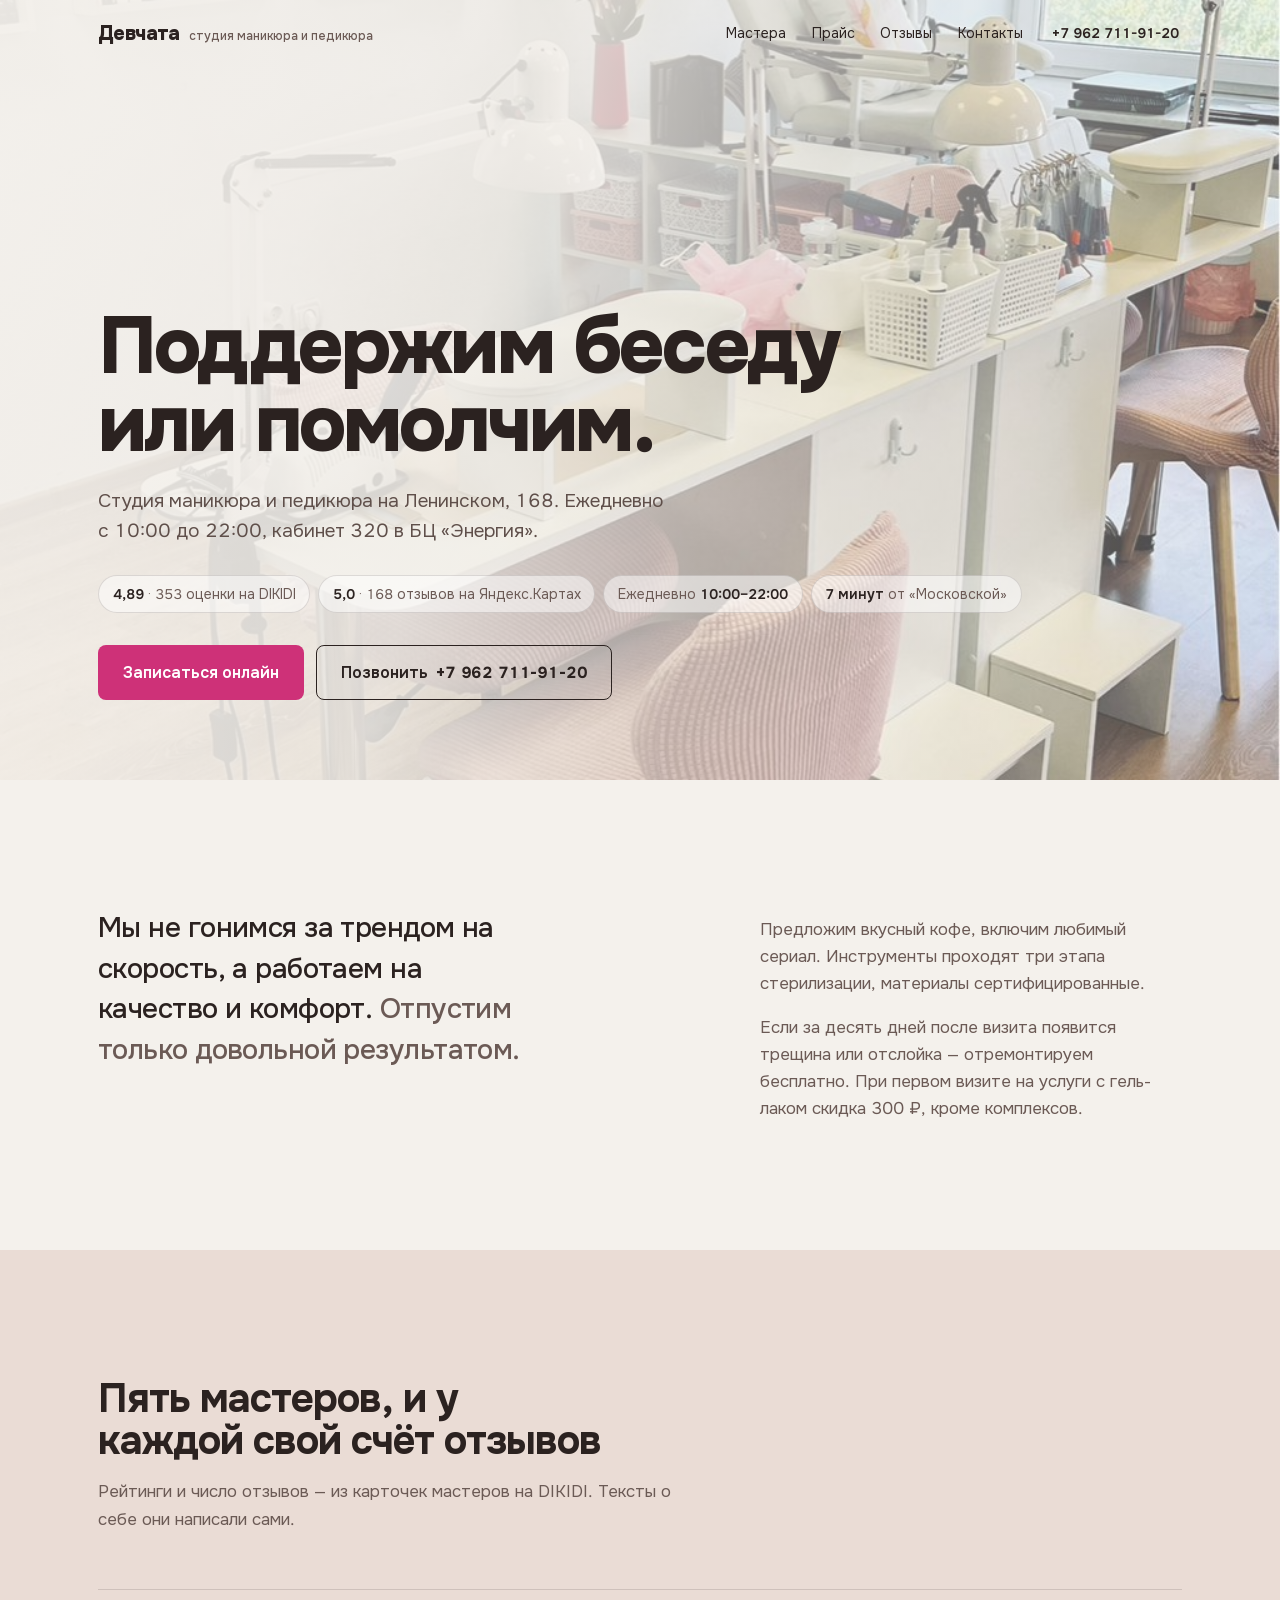
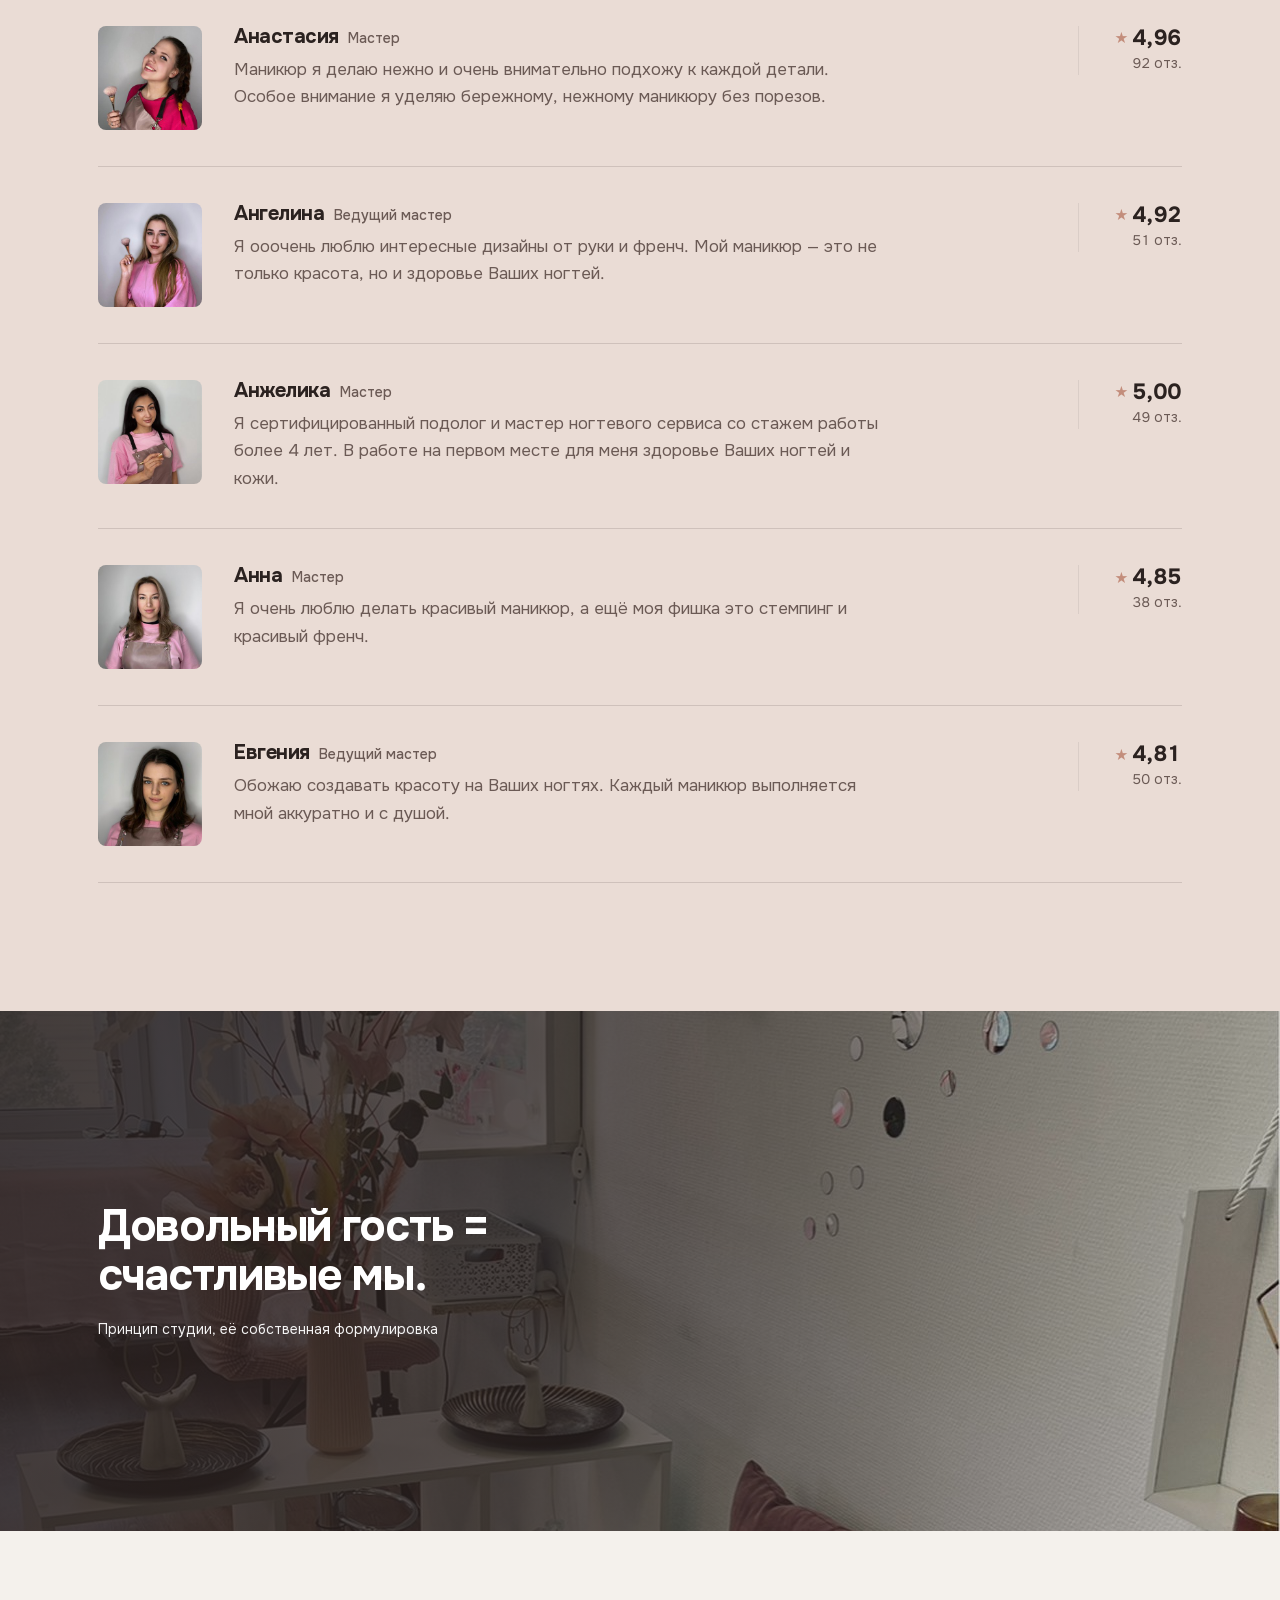
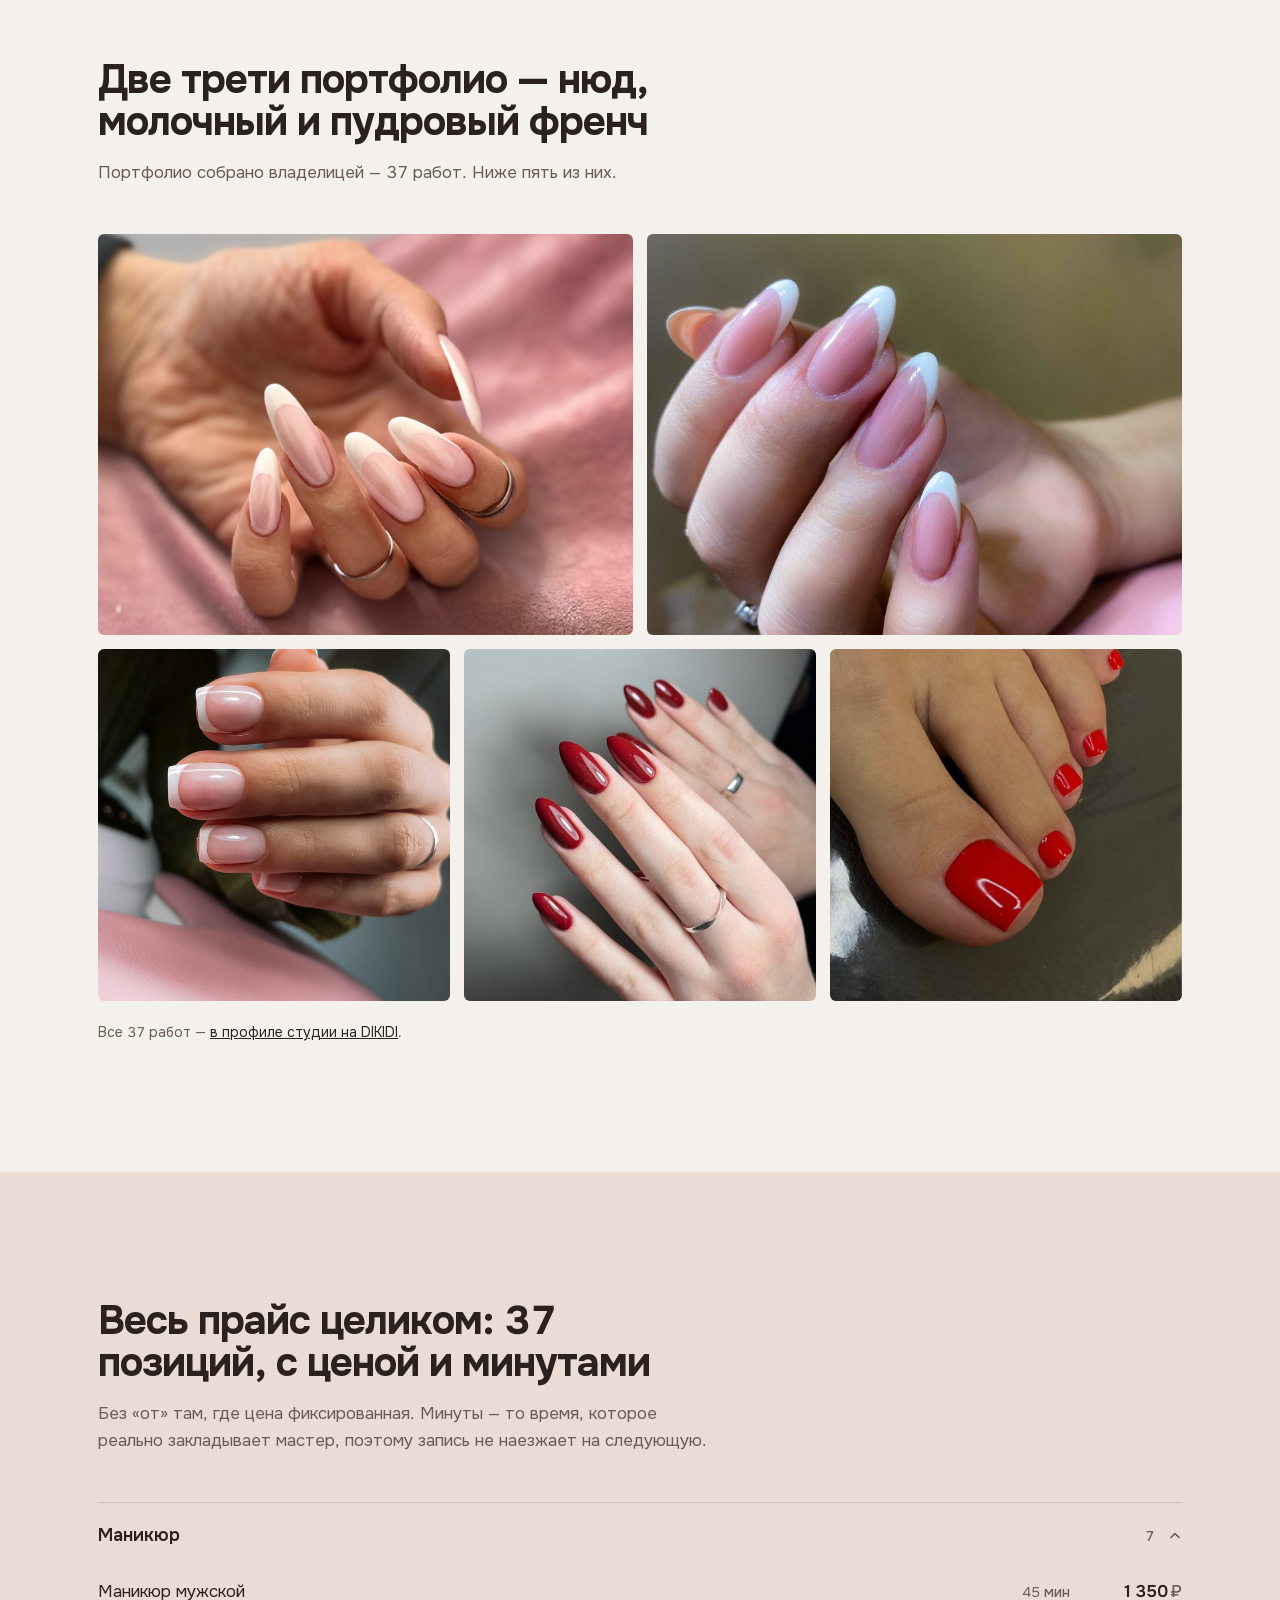
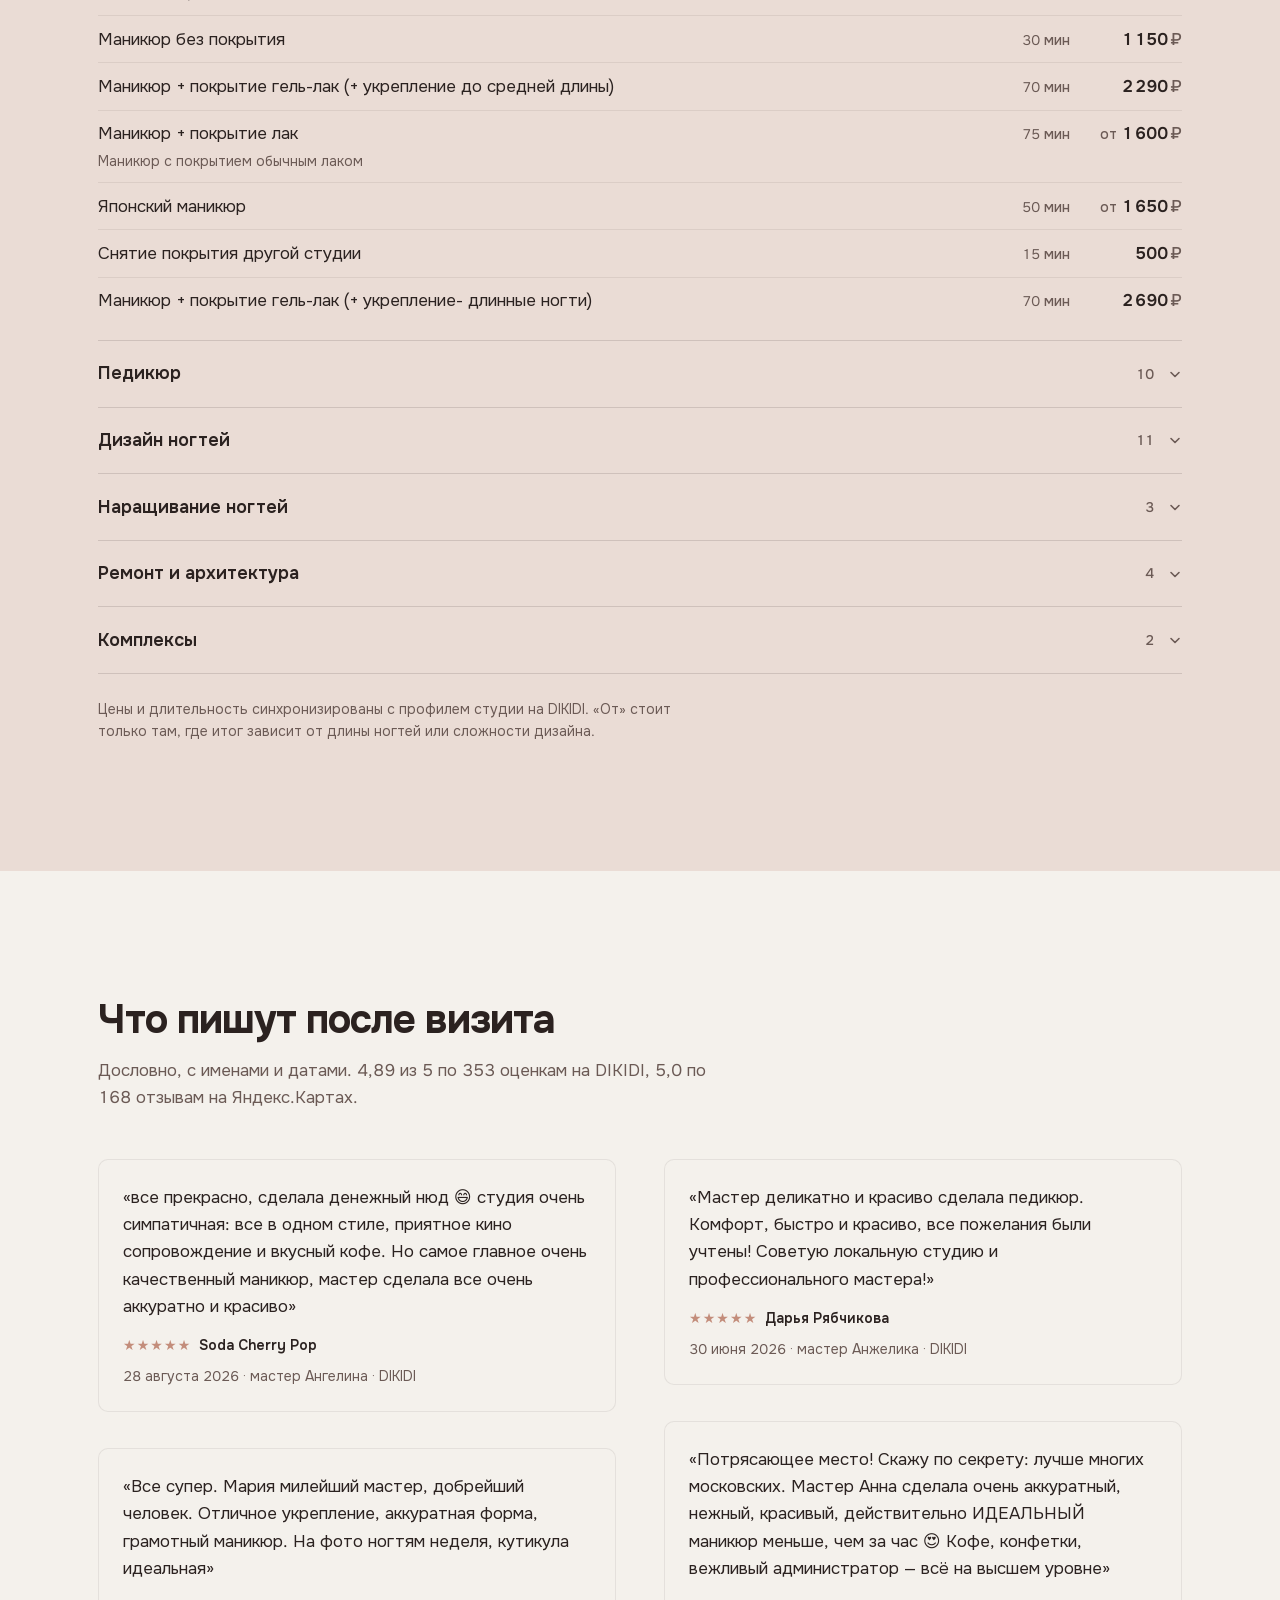
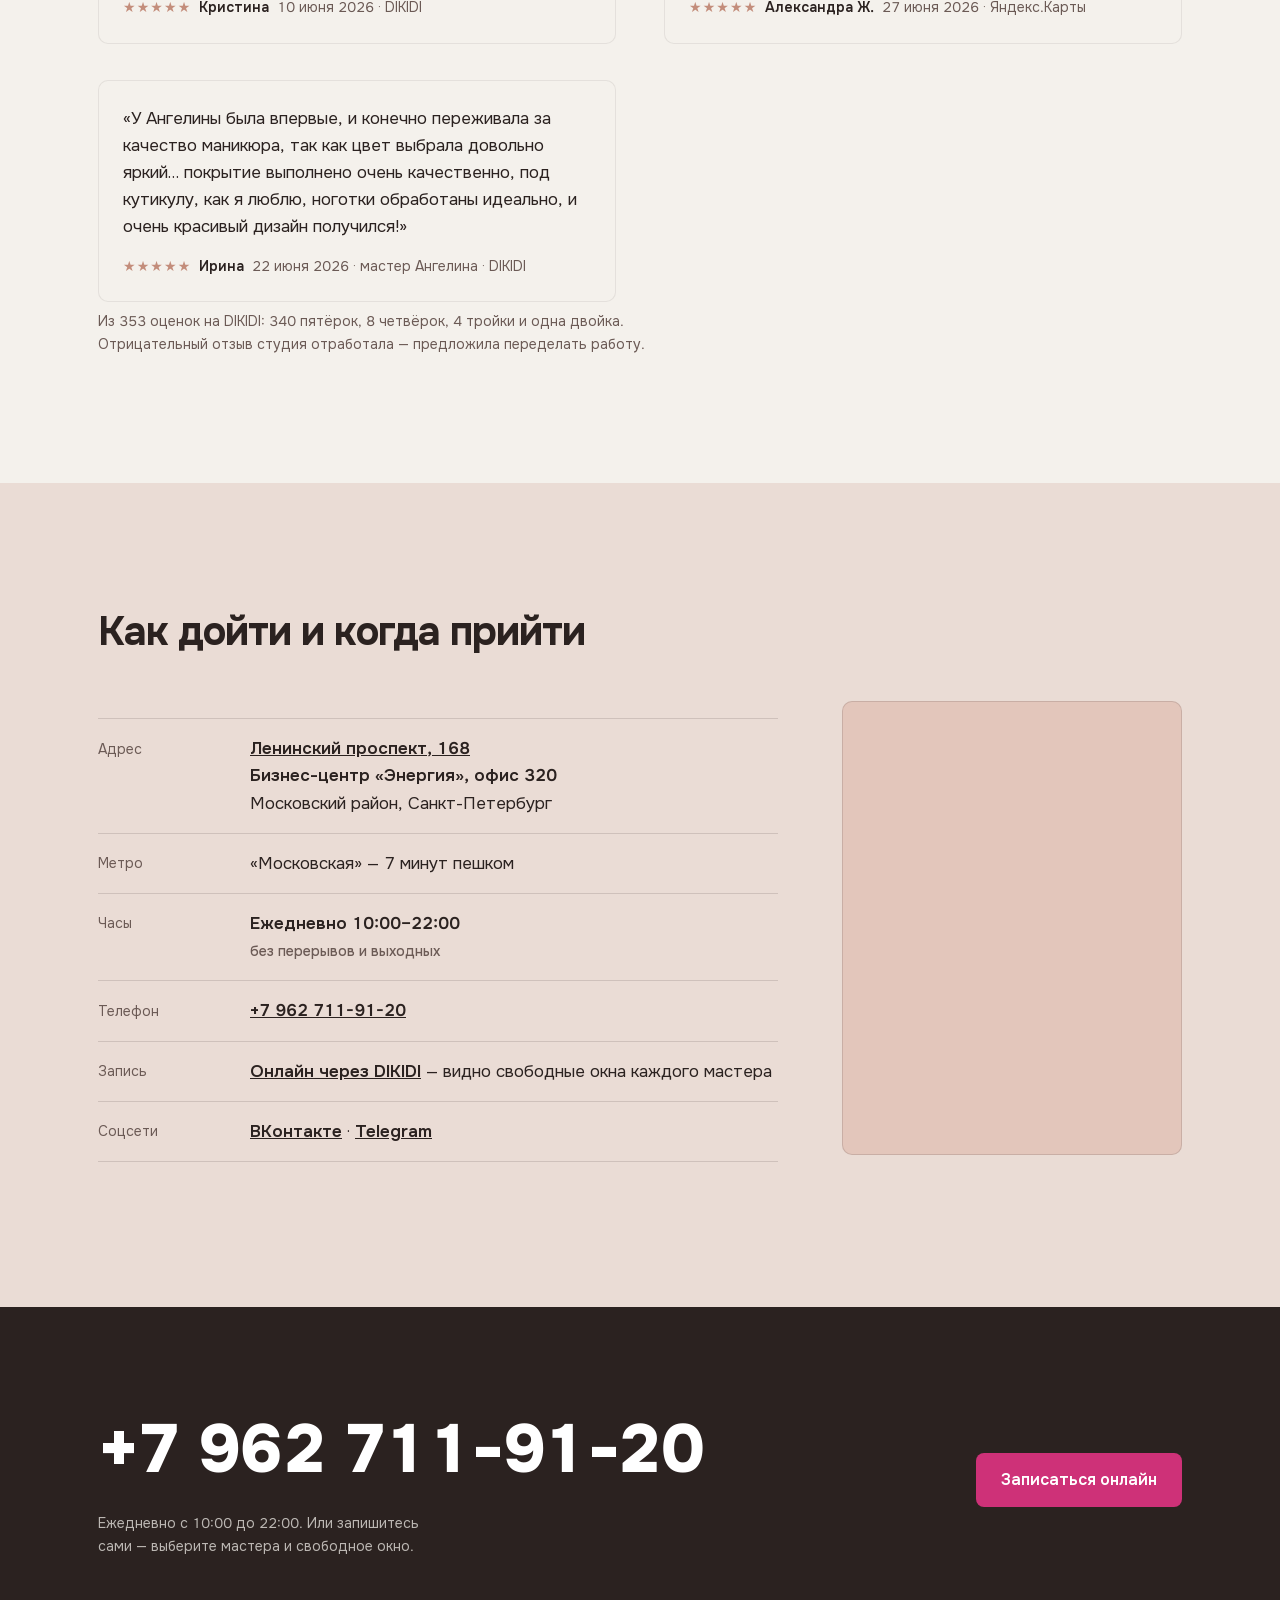
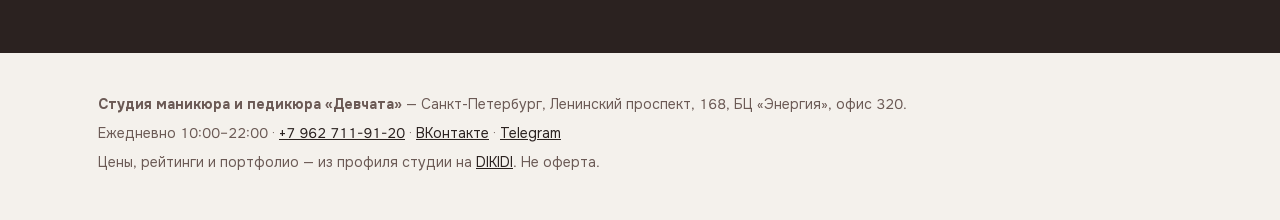
==== index.html @ af88cb7c "first commit" ====
<!DOCTYPE html>
<html lang="ru">
<head>
<meta charset="utf-8">
<meta name="viewport" content="width=device-width, initial-scale=1">
<title>Девчата — студия маникюра и педикюра в Московском районе СПб</title>
<meta name="description" content="Студия маникюра и педикюра на Ленинском, 168, кабинет 320. Ежедневно 10:00–22:00, прайс из 37 позиций с ценой и минутами, гарантия 10 дней.">
<link rel="canonical" href="https://devchata.example/">
<meta name="theme-color" content="#F4F1EC">

<meta property="og:type" content="website">
<meta property="og:locale" content="ru_RU">
<meta property="og:site_name" content="Девчата">
<meta property="og:title" content="Девчата — студия маникюра и педикюра, Ленинский 168">
<meta property="og:description" content="Ленинский 168, кабинет 320 в БЦ «Энергия». Ежедневно 10:00–22:00, 37 услуг с ценой и минутами, гарантия 10 дней.">
<meta property="og:url" content="https://devchata.example/">
<meta property="og:image" content="https://devchata.example/og.jpg">
<meta property="og:image:width" content="1200">
<meta property="og:image:height" content="630">
<meta name="twitter:card" content="summary_large_image">

<link rel="icon" href="favicon.svg" type="image/svg+xml">
<link rel="icon" href="favicon.png" sizes="96x96">
<link rel="apple-touch-icon" href="apple-touch-icon.png">
<link rel="preload" href="fonts/onest-cyrillic.woff2" as="font" type="font/woff2" crossorigin>
<link rel="stylesheet" href="fonts.css">

<style>
/* ───────────────────────────────────────────────────────────────────────────
   Девчата — Ленинский 168, кабинет 320.
   Жанр: приёмная карта / печатное расписание. Числа — каркас страницы.
   Все цвета проверены замером контраста, не на глаз.
   ─────────────────────────────────────────────────────────────────────── */
:root{
  --bg:#F4F1EC;          /* тёплый белый: стены кабинета */
  --ink:#2B2220;         /* чернила, тёплый тёмно-коричневый — 13,78:1 на bg */
  --muted:#6B5A55;       /* приглушённый текст — 5,79:1 на bg */
  --muted-hero:#5F4F4A;  /* подзаголовок героя: он лежит на фото, а не на bg.
                            Замер по отрендеренному кадру: на тёмных участках
                            снимка #6B5A55 давал 4,23:1 — ниже нормы. 5,04:1 */
  --powder:#EADCD5;      /* пудра: фон секций, ink поверх 11,61:1 */
  --powder-deep:#E3C6BB; /* пудра кресел */
  --rose:#C4A0A6;        /* подушка-подлокотник */
  --sage:#A1ABA1;        /* стена в шалфей — ТОЛЬКО декор, 2,1:1, текстом нельзя */
  --oak:#C38D7B;
  --accent:#CE3178;      /* фуксия DIKIDI #d83f83, затемнена до 4,84:1 с белым */
  --accent-ink:#A32259;
  --line:rgba(43,34,32,.14);
  --line-soft:rgba(43,34,32,.08);

  /* нижняя граница 2,25rem, а не 2,5: на 390px «Поддержим беседу» иначе
     не влезает в строку и роняет «беседу» в сироту */
  --fs-display:clamp(2.25rem,6.5vw,5rem);
  --fs-head:clamp(1.65rem,3.2vw,2.5rem);
  --fs-body:1.0625rem;
  --fs-small:.875rem;

  --pad:clamp(5rem,10vw,8rem);
  --gut:clamp(1.25rem,4vw,3rem);
  --head-h:68px;
  --ease:cubic-bezier(.2,.7,.2,1);
}
@supports (interpolate-size:allow-keywords){:root{interpolate-size:allow-keywords}}

*,*::before,*::after{box-sizing:border-box}
html{-webkit-text-size-adjust:100%}
/* якоря не должны уезжать под фиксированную шапку */
[id]{scroll-margin-top:calc(var(--head-h) + 1rem)}
@media (prefers-reduced-motion:no-preference){html{scroll-behavior:smooth}}
body{
  margin:0;background:var(--bg);color:var(--ink);
  font-family:'Onest',system-ui,-apple-system,'Segoe UI',Roboto,sans-serif;
  font-size:var(--fs-body);line-height:1.6;
  font-variant-numeric:tabular-nums;
  -webkit-font-smoothing:antialiased;
  overflow-x:hidden;
}
img{max-width:100%;display:block}
a{color:inherit}
h1,h2,h3{margin:0;line-height:1.05;letter-spacing:-.025em;font-weight:700}
p{margin:0}
ul{margin:0;padding:0;list-style:none}

.wrap{width:100%;max-width:1180px;margin-inline:auto;padding-inline:var(--gut)}
.vh{position:absolute;width:1px;height:1px;padding:0;margin:-1px;overflow:hidden;
    clip:rect(0 0 0 0);white-space:nowrap;border:0}

:focus-visible{outline:3px solid var(--ink);outline-offset:3px;border-radius:3px}
/* на акцентной полосе чернильная обводка сливается с фоном — там своя */
.cta-band :focus-visible,.btn-book:focus-visible{outline-color:#fff}

.skip{position:absolute;left:var(--gut);top:-100px;z-index:100;background:var(--ink);
      color:var(--bg);padding:.7rem 1.1rem;border-radius:6px;text-decoration:none}
.skip:focus{top:12px}

/* ── шапка ───────────────────────────────────────────────────────────────── */
.head{position:fixed;inset:0 0 auto;height:var(--head-h);z-index:50;
      display:flex;align-items:center;
      background:transparent;border-bottom:1px solid transparent}
.head-in{display:flex;align-items:center;gap:1.5rem;width:100%}
.brand{display:flex;align-items:baseline;gap:.55rem;text-decoration:none;font-weight:800;
       letter-spacing:-.03em;font-size:1.25rem;margin-right:auto;
       min-height:44px;align-content:center;flex-wrap:wrap}
.brand small{font-weight:500;font-size:.75rem;letter-spacing:0;color:var(--muted);
             white-space:nowrap}
.head.is-stuck .brand small{color:var(--muted)}
.nav{display:flex;gap:1.4rem;font-size:var(--fs-small)}
/* над героем шапка прозрачная и ссылки лежат на фото: приглушённый цвет
   давал там 3,52:1 по замеру. Чернила дают 8,5:1 на фото и 13,78:1 на
   плотной шапке */
.nav a{text-decoration:none;color:var(--ink);padding:.5rem .1rem;
       display:inline-flex;align-items:center;min-height:44px}
.nav a:hover{color:var(--accent-ink)}
.head-tel{font-size:var(--fs-small);font-weight:600;text-decoration:none;white-space:nowrap;
          padding:.6rem .2rem;display:inline-flex;align-items:center;min-height:44px}
.head.is-stuck{background:rgba(244,241,236,.93);border-bottom-color:var(--line);
               backdrop-filter:saturate(1.1) blur(8px)}

/* ── герой ───────────────────────────────────────────────────────────────── */
.hero{position:relative;min-height:min(92vh,780px);display:flex;align-items:flex-end;
      padding-top:var(--head-h);overflow:hidden}
.hero-img{position:absolute;inset:0;width:100%;height:100%;object-fit:cover;
            object-position:50% 58%;z-index:-2}
/* их фото светлые и низкоконтрастные: тёмный скрим давал грязь — скрим светлый,
   текст чернильный. Замерено: ink на самом светлом участке скрима 11,9:1 */
.hero::after{content:"";position:absolute;inset:0;z-index:-1;
  background:linear-gradient(105deg,rgba(244,241,236,.95) 0%,rgba(244,241,236,.88) 38%,
             rgba(244,241,236,.55) 64%,rgba(244,241,236,.18) 100%)}
.hero-in{padding-block:clamp(2.5rem,7vw,5rem)}
/* .wrap центрирует контейнер по сетке страницы — ограничиваем ДЕТЕЙ,
   иначе max-width на самом .hero-in уводит заголовок в середину экрана */
/* переносы расставлены вручную <br>, поэтому text-wrap:balance здесь не нужен —
   он спорит с ними и даёт короткую строку-сироту */
.hero h1{font-size:var(--fs-display);font-weight:800;line-height:.98;letter-spacing:-.035em;
         max-width:18ch}
.hero-sub{margin-top:1.4rem;max-width:46ch;color:var(--muted-hero);
          font-size:clamp(1rem,1.6vw,1.1875rem)}
.pills{display:flex;flex-wrap:wrap;gap:.5rem;margin-top:1.8rem}
.pill{border:1px solid var(--line);border-radius:100px;padding:.42rem .85rem;
      font-size:var(--fs-small);color:var(--muted);background:rgba(255,255,255,.5)}
.pill b{color:var(--ink);font-weight:600}
.hero-acts{display:flex;flex-wrap:wrap;gap:.75rem;margin-top:2rem}

.btn{display:inline-flex;align-items:center;justify-content:center;gap:.5rem;
     min-height:52px;padding:.85rem 1.5rem;border-radius:8px;text-decoration:none;
     font-weight:600;font-size:1rem;border:1px solid transparent;cursor:pointer}
.btn-book{background:var(--accent);color:#fff}
.btn-book:hover{background:var(--accent-ink)}
.btn-tel{border-color:var(--ink);color:var(--ink);background:transparent}
.btn-tel:hover{background:var(--ink);color:var(--bg)}
.btn-tel .num{font-weight:700;letter-spacing:-.01em}

@media (max-width:760px){
  .hero::after{background:linear-gradient(178deg,
    rgba(244,241,236,.94) 0%,rgba(244,241,236,.9) 46%,
    rgba(244,241,236,.74) 72%,rgba(244,241,236,.34) 100%)}
}

/* ── секции ──────────────────────────────────────────────────────────────── */
.sec{padding-block:var(--pad)}
.sec-powder{background:var(--powder)}
.sec-head{font-size:var(--fs-head);font-weight:700;max-width:22ch;text-wrap:balance}
.sec-lede{margin-top:1rem;color:var(--muted);max-width:56ch}

/* «кто мы» — крупно, много воздуха, асимметрия 7/5 */
.intro{display:grid;grid-template-columns:7fr 5fr;gap:clamp(2rem,6vw,4.5rem);align-items:start}
.intro-text{font-size:clamp(1.25rem,2.4vw,1.75rem);line-height:1.45;letter-spacing:-.02em;
            max-width:24ch;font-weight:500}
.intro-text em{font-style:normal;color:var(--muted)}
.intro-side{max-width:38ch;color:var(--muted);padding-top:.5rem}
.intro-side p + p{margin-top:1rem}

/* ── мастера: ростер, а не карточки ──────────────────────────────────────── */
.masters{margin-top:clamp(2.5rem,5vw,3.5rem);border-top:1px solid var(--line)}
.master{display:grid;grid-template-columns:auto 1fr auto;gap:clamp(1rem,3vw,2rem);
        align-items:start;padding-block:clamp(1.5rem,3vw,2.25rem);
        border-bottom:1px solid var(--line)}
.m-photo{width:clamp(72px,9vw,104px);height:clamp(72px,9vw,104px);border-radius:8px;aspect-ratio:1;
         object-fit:cover;background:var(--powder-deep)}
.m-name{font-size:1.25rem;font-weight:700;display:flex;flex-wrap:wrap;align-items:baseline;gap:.6rem}
.m-post{font-size:var(--fs-small);font-weight:500;color:var(--muted);letter-spacing:0}
.m-quote{margin-top:.6rem;color:var(--muted);max-width:60ch}
.m-rail{text-align:right;display:flex;flex-direction:column;align-items:flex-end;gap:.15rem;
        min-width:6.5rem;padding-left:.5rem;border-left:1px solid var(--line-soft)}
.m-rating{font-size:1.375rem;font-weight:700;letter-spacing:-.02em;line-height:1.1}
.m-rating::before{content:"★";font-size:.7em;color:var(--oak);margin-right:.25em;
                  vertical-align:.08em}
.m-count{font-size:var(--fs-small);color:var(--muted);white-space:nowrap}

/* ── full-bleed полоса с вынесенной цитатой ──────────────────────────────── */
.band{position:relative;min-height:min(62vh,520px);display:flex;align-items:center;
      overflow:hidden}
.band-img{position:absolute;inset:0;width:100%;height:100%;object-fit:cover;z-index:-2}
/* на снимке под цитатой есть очень светлые участки (белый стеллаж): прежний
   скрим давал подписи 1,53:1 по замеру. Усилен слева, где лежит текст. */
.band::after{content:"";position:absolute;inset:0;z-index:-1;
  background:linear-gradient(95deg,rgba(43,34,32,.88) 0%,rgba(43,34,32,.78) 40%,
             rgba(43,34,32,.46) 72%,rgba(43,34,32,.16) 100%)}
.band-fig{margin:0}
.band-q{color:#fff;max-width:20ch;font-size:clamp(1.5rem,4vw,2.75rem);font-weight:700;
        line-height:1.12;letter-spacing:-.03em;margin:0;text-wrap:balance}
.band-q p{margin:0}
.band-a{margin-top:1.1rem;color:rgba(255,255,255,.95);font-size:var(--fs-small)}

/* ── работы ──────────────────────────────────────────────────────────────── */
.works{display:grid;grid-template-columns:repeat(6,1fr);gap:clamp(.5rem,1.2vw,.875rem);
       margin-top:clamp(2rem,4vw,3rem)}
.works img{width:100%;height:100%;object-fit:cover;border-radius:6px;background:var(--powder-deep)}
.works li:nth-child(1){grid-column:span 3;aspect-ratio:4/3}
.works li:nth-child(2){grid-column:span 3;aspect-ratio:4/3}
.works li:nth-child(3),.works li:nth-child(4),.works li:nth-child(5){grid-column:span 2;aspect-ratio:1}
.works-note{margin-top:1.25rem;color:var(--muted);font-size:var(--fs-small)}
.works-note a{color:var(--ink)}

/* ── прайс ───────────────────────────────────────────────────────────────── */
.price-wrap{margin-top:clamp(2rem,4vw,3rem);border-top:1px solid var(--line)}
.price-group{border-bottom:1px solid var(--line)}
.price-head{display:flex;align-items:center;gap:.9rem;padding-block:1.15rem;cursor:pointer;
            list-style:none;font-weight:600;font-size:1.125rem;min-height:56px}
.price-head::-webkit-details-marker{display:none}
.price-head-name{margin-right:auto}
.price-head-count{font-size:var(--fs-small);color:var(--muted);font-weight:500}
.chev{flex:none;color:var(--muted)}
.price-group[open] .chev{transform:rotate(180deg)}
.price-list{padding-bottom:1rem}
.price-row{display:grid;grid-template-columns:1fr auto auto;gap:1rem;align-items:baseline;
           padding-block:.6rem;border-top:1px solid var(--line-soft)}
.price-row:first-child{border-top:0}
.price-name{min-width:0}
.price-note{display:block;font-size:var(--fs-small);color:var(--muted);margin-top:.15rem;
            max-width:52ch}
.price-min{color:var(--muted);font-size:var(--fs-small);white-space:nowrap;
           min-width:4.75rem;text-align:right}
.price-sum{font-weight:600;white-space:nowrap;min-width:6rem;text-align:right}
.price-from{font-weight:500;color:var(--muted);font-size:var(--fs-small)}
.unit{font-weight:500;color:var(--muted)}
.price-foot{margin-top:1.5rem;color:var(--muted);font-size:var(--fs-small);max-width:60ch}

/* ── отзывы ──────────────────────────────────────────────────────────────── */
.revs{margin-top:clamp(2rem,4vw,3rem);columns:2;column-gap:clamp(1.5rem,4vw,3rem)}
.rev{break-inside:avoid;margin-bottom:clamp(1.5rem,3vw,2.25rem);
     padding:1.5rem;background:var(--bg);border-radius:10px;border:1px solid var(--line-soft)}
.rev blockquote{margin:0;quotes:"«" "»"}
.rev blockquote p::before{content:open-quote}
.rev blockquote p::after{content:close-quote}
.rev-meta{margin-top:.9rem;font-size:var(--fs-small);color:var(--muted);
          display:flex;flex-wrap:wrap;gap:.5rem;align-items:baseline}
.rev-name{color:var(--ink);font-weight:600}
.rev-stars{color:var(--oak);letter-spacing:.08em}
.revs-note{margin-top:.5rem;color:var(--muted);font-size:var(--fs-small);max-width:62ch}

/* ── практика ────────────────────────────────────────────────────────────── */
.facts{display:grid;grid-template-columns:8fr 4fr;gap:clamp(2rem,5vw,4rem);align-items:start;
       margin-top:clamp(2rem,4vw,3rem)}
.dl{border-top:1px solid var(--line)}
.dl-row{display:grid;grid-template-columns:8.5rem 1fr;gap:1rem;padding-block:1rem;
        border-bottom:1px solid var(--line)}
.dl-row dt{color:var(--muted);font-size:var(--fs-small);padding-top:.15rem}
.dl-row dd{margin:0}
.dl-row dd a{font-weight:600}
.dl-row strong{font-weight:600}
.hours{font-weight:600}
.hours span{color:var(--muted);font-weight:500;font-size:var(--fs-small)}
.map{width:100%;aspect-ratio:3/4;border:1px solid var(--line);border-radius:10px;
     background:var(--powder-deep)}
@media (max-width:760px){.map{aspect-ratio:4/3}}

/* ── финальный CTA ───────────────────────────────────────────────────────── */
.cta-band{background:var(--ink);color:var(--bg);padding-block:clamp(3.5rem,8vw,6rem)}
.cta-in{display:flex;flex-wrap:wrap;gap:2rem;align-items:center;justify-content:space-between}
.cta-tel{display:inline-block;text-decoration:none;color:#fff;font-weight:800;
         letter-spacing:-.04em;font-size:clamp(2.5rem,8vw,4.25rem);line-height:1.1;
         padding-block:.15em}
.cta-tel:hover{color:var(--powder-deep)}
.cta-note{margin-top:.9rem;color:rgba(244,241,236,.72);font-size:var(--fs-small);max-width:34ch}
.cta-band .btn-book{background:var(--accent);color:#fff}
.cta-band .btn-book:hover{background:#fff;color:var(--accent-ink)}

/* ── подвал ──────────────────────────────────────────────────────────────── */
.foot{padding-block:2.5rem;font-size:var(--fs-small);color:var(--muted)}
.foot p{margin-bottom:.4rem}
.foot a{color:var(--ink)}

/* ── движение ────────────────────────────────────────────────────────────
   Четыре приёма, каждый несёт смысл. Всё остальное отклонено — список
   отклонённого в README. Анимируем только transform и opacity.
   ──────────────────────────────────────────────────────────────────────── */

/* 1. Раскрытие групп прайса — смена состояния, её надо показать.
      Через ::details-content: без JS, где не поддержано — открывается разом. */
.price-group::details-content{
  block-size:0;opacity:0;overflow:hidden;
  transition:content-visibility .24s allow-discrete,opacity .2s var(--ease),
             block-size .24s var(--ease);
}
.price-group[open]::details-content{block-size:auto;opacity:1}
.chev{transition:transform .2s var(--ease)}

/* 2. Отклик кнопок на нажатие */
.btn,.cta-tel{transition:transform .14s ease-out,background-color .18s ease,color .18s ease}
.btn:active,.cta-tel:active{transform:scale(.98)}

/* 3. Состояние шапки — смена фона, не «all» */
.head{transition:background-color .2s ease,border-color .2s ease}

/* 4. Появление секций: fade + 8px, стаггер 60 мс.
      Прячем ТОЛЬКО когда .reveal-on выставлен скриптом после успешной
      инициализации наблюдателя — иначе сбой оставил бы пол-страницы пустой. */
.reveal-on [data-reveal-item]{
  opacity:0;transform:translateY(8px);
  transition:opacity .5s var(--ease),transform .5s var(--ease);
}
.reveal-on [data-reveal-item].is-in{opacity:1;transform:none}

@media (prefers-reduced-motion:reduce){
  *,*::before,*::after{transition-duration:.01ms!important;animation-duration:.01ms!important}
  .reveal-on [data-reveal-item]{opacity:1;transform:none}
}

/* На печать страница уходит целиком: до срабатывания наблюдателя секции
   скрыты, и без этого сброса PDF вышел бы с пустыми полосами. */
@media print{
  .reveal-on [data-reveal-item]{opacity:1!important;transform:none!important}
  .head{position:static}
  .price-group::details-content{block-size:auto;opacity:1;overflow:visible}
}

/* ── адаптив ─────────────────────────────────────────────────────────────── */
@media (max-width:900px){
  .intro,.facts{grid-template-columns:1fr}
  .revs{columns:1}
  .nav{display:none}
}
@media (max-width:900px){
  /* ниже 900px навигации нет, поэтому фиксированная шапка только съедала бы
     высоту экрана: делаем её обычной и возвращаем телефон */
  .head{position:static;background:var(--bg);border-bottom-color:var(--line)}
  .hero{padding-top:0}
  .head-tel{display:inline-flex}
}
@media (max-width:620px){
  /* на 320px подпись у логотипа и телефон вместе не помещались — подпись уходит,
     телефон остаётся: он важнее */
  .brand small{display:none}
  .head-in{gap:.75rem}
  .master{grid-template-columns:auto 1fr;row-gap:.9rem}
  .m-rail{grid-column:1/-1;flex-direction:row;align-items:baseline;gap:.6rem;
          border-left:0;padding-left:0;justify-content:flex-start}
  .m-rating{font-size:1.125rem}
  .price-row{grid-template-columns:1fr auto;row-gap:.2rem}
  .price-min{grid-column:1;text-align:left;min-width:0}
  .price-sum{grid-row:1;grid-column:2}
  .works{grid-template-columns:repeat(4,1fr)}
  .works li:nth-child(1),.works li:nth-child(2){grid-column:span 4;aspect-ratio:3/2}
  .works li:nth-child(3),.works li:nth-child(4){grid-column:span 2}
  .works li:nth-child(5){grid-column:span 4;aspect-ratio:3/2}
  .dl-row{grid-template-columns:1fr;gap:.2rem}
}
</style>
</head>
<body>
<a class="skip" href="#main">К содержанию</a>

<header class="head" id="head">
  <div class="wrap head-in">
    <a class="brand" href="#top">Девчата<small>студия маникюра и педикюра</small></a>
    <nav class="nav" aria-label="Разделы">
      <a href="#masters">Мастера</a>
      <a href="#price">Прайс</a>
      <a href="#reviews">Отзывы</a>
      <a href="#contacts">Контакты</a>
    </nav>
    <a class="head-tel" href="tel:+79627119120">+7 962 711-91-20</a>
  </div>
</header>

<main id="main" tabindex="-1">

<!-- ── герой ─────────────────────────────────────────────────────────────── -->
<section class="hero" id="top">
  <img class="hero-img" src="img/hero-kabinet.jpg" alt="Кабинет студии «Девчата»: рабочие места мастеров, пудрово-розовые кресла, стеллаж с лаками и тёплый дубовый пол" width="1024" height="1024" fetchpriority="high" decoding="async">
  <div class="wrap hero-in">
    <h1>Поддержим беседу<br>или помолчим.</h1>
    <p class="hero-sub">Студия маникюра и педикюра на Ленинском, 168. Ежедневно с&nbsp;10:00 до&nbsp;22:00, кабинет&nbsp;320 в&nbsp;БЦ «Энергия».</p>
    <ul class="pills">
      <li class="pill"><b>4,89</b> · 353 оценки на DIKIDI</li>
      <li class="pill"><b>5,0</b> · 168 отзывов на Яндекс.Картах</li>
      <li class="pill">Ежедневно <b>10:00–22:00</b></li>
      <li class="pill"><b>7 минут</b> от «Московской»</li>
    </ul>
    <div class="hero-acts">
      <a class="btn btn-book" href="https://dikidi.ru/devchata" target="_blank" rel="noopener">Записаться онлайн</a>
      <a class="btn btn-tel" href="tel:+79627119120">Позвонить <span class="num">+7 962 711-91-20</span></a>
    </div>
  </div>
</section>

<!-- ── кто мы ────────────────────────────────────────────────────────────── -->
<section class="sec">
  <div class="wrap intro" data-reveal>
    <p class="intro-text" data-reveal-item>Мы не гонимся за трендом на скорость, а работаем на качество и&nbsp;комфорт. <em>Отпустим только довольной результатом.</em></p>
    <div class="intro-side" data-reveal-item>
      <p>Предложим вкусный кофе, включим любимый сериал. Инструменты проходят три этапа стерилизации, материалы сертифицированные.</p>
      <p>Если за десять дней после визита появится трещина или отслойка — отремонтируем бесплатно. При первом визите на услуги с гель-лаком скидка 300&nbsp;₽, кроме комплексов.</p>
    </div>
  </div>
</section>

<!-- ── мастера ───────────────────────────────────────────────────────────── -->
<section class="sec sec-powder" id="masters">
  <div class="wrap" data-reveal>
    <h2 class="sec-head" data-reveal-item>Пять мастеров, и у каждой свой счёт отзывов</h2>
    <p class="sec-lede" data-reveal-item>Рейтинги и число отзывов — из карточек мастеров на DIKIDI. Тексты о себе они написали сами.</p>
    <ul class="masters" data-reveal-item>
<li class="master">
  <img class="m-photo" src="img/master-anastasia.jpg" alt="Анастасия, мастер студии «Девчата»" width="160" height="160" loading="lazy" decoding="async">
  <div class="m-text">
    <h3 class="m-name">Анастасия<span class="m-post">Мастер</span></h3>
    <p class="m-quote">Маникюр я делаю нежно и очень внимательно подхожу к каждой детали. Особое внимание я уделяю бережному, нежному маникюру без порезов.</p>
  </div>
  <div class="m-rail"><span class="vh">Рейтинг: 4,96 из 5, отзывов: 92.</span><span class="m-rating" aria-hidden="true">4,96</span><span class="m-count" aria-hidden="true">92 отз.</span></div>
</li>
<li class="master">
  <img class="m-photo" src="img/master-angelina.jpg" alt="Ангелина, мастер студии «Девчата»" width="160" height="160" loading="lazy" decoding="async">
  <div class="m-text">
    <h3 class="m-name">Ангелина<span class="m-post">Ведущий мастер</span></h3>
    <p class="m-quote">Я ооочень люблю интересные дизайны от руки и френч. Мой маникюр — это не только красота, но и здоровье Ваших ногтей.</p>
  </div>
  <div class="m-rail"><span class="vh">Рейтинг: 4,92 из 5, отзывов: 51.</span><span class="m-rating" aria-hidden="true">4,92</span><span class="m-count" aria-hidden="true">51 отз.</span></div>
</li>
<li class="master">
  <img class="m-photo" src="img/master-anzhelika.jpg" alt="Анжелика, мастер студии «Девчата»" width="160" height="160" loading="lazy" decoding="async">
  <div class="m-text">
    <h3 class="m-name">Анжелика<span class="m-post">Мастер</span></h3>
    <p class="m-quote">Я сертифицированный подолог и мастер ногтевого сервиса со стажем работы более 4 лет. В работе на первом месте для меня здоровье Ваших ногтей и кожи.</p>
  </div>
  <div class="m-rail"><span class="vh">Рейтинг: 5,00 из 5, отзывов: 49.</span><span class="m-rating" aria-hidden="true">5,00</span><span class="m-count" aria-hidden="true">49 отз.</span></div>
</li>
<li class="master">
  <img class="m-photo" src="img/master-anna.jpg" alt="Анна, мастер студии «Девчата»" width="160" height="160" loading="lazy" decoding="async">
  <div class="m-text">
    <h3 class="m-name">Анна<span class="m-post">Мастер</span></h3>
    <p class="m-quote">Я очень люблю делать красивый маникюр, а ещё моя фишка это стемпинг и красивый френч.</p>
  </div>
  <div class="m-rail"><span class="vh">Рейтинг: 4,85 из 5, отзывов: 38.</span><span class="m-rating" aria-hidden="true">4,85</span><span class="m-count" aria-hidden="true">38 отз.</span></div>
</li>
<li class="master">
  <img class="m-photo" src="img/master-evgenia.jpg" alt="Евгения, мастер студии «Девчата»" width="160" height="160" loading="lazy" decoding="async">
  <div class="m-text">
    <h3 class="m-name">Евгения<span class="m-post">Ведущий мастер</span></h3>
    <p class="m-quote">Обожаю создавать красоту на Ваших ногтях. Каждый маникюр выполняется мной аккуратно и с душой.</p>
  </div>
  <div class="m-rail"><span class="vh">Рейтинг: 4,81 из 5, отзывов: 50.</span><span class="m-rating" aria-hidden="true">4,81</span><span class="m-count" aria-hidden="true">50 отз.</span></div>
</li>
    </ul>
  </div>
</section>

<!-- ── полоса с цитатой ──────────────────────────────────────────────────── -->
<section class="band">
  <img class="band-img" src="img/band-kabinet.jpg" alt="Зона ожидания в студии «Девчата»: диван, зеркала и сухоцветы" width="1280" height="720" loading="lazy" decoding="async">
  <div class="wrap">
    <figure class="band-fig">
      <blockquote class="band-q"><p>Довольный гость&nbsp;= счастливые мы.</p></blockquote>
      <figcaption class="band-a">Принцип студии, её собственная формулировка</figcaption>
    </figure>
  </div>
</section>

<!-- ── работы ────────────────────────────────────────────────────────────── -->
<section class="sec">
  <div class="wrap" data-reveal>
    <h2 class="sec-head" data-reveal-item>Две трети портфолио — нюд, молочный и пудровый френч</h2>
    <p class="sec-lede" data-reveal-item>Портфолио собрано владелицей — 37 работ. Ниже пять из них.</p>
    <ul class="works" data-reveal-item>
      <li><img src="img/work-01.jpg" alt="Маникюр в молочном нюде на миндалевидной форме" width="800" height="600" loading="lazy" decoding="async"></li>
      <li><img src="img/work-02.jpg" alt="Градиент от молочного к розовому на овальной форме" width="800" height="600" loading="lazy" decoding="async"></li>
      <li><img src="img/work-03.jpg" alt="Пудровый френч на короткой длине" width="600" height="600" loading="lazy" decoding="async"></li>
      <li><img src="img/work-04.jpg" alt="Покрытие гель-лаком глубокого красного оттенка" width="600" height="600" loading="lazy" decoding="async"></li>
      <li><img src="img/work-05.jpg" alt="Педикюр с красным покрытием гель-лаком" width="600" height="600" loading="lazy" decoding="async"></li>
    </ul>
    <p class="works-note">Все 37 работ — <a href="https://dikidi.ru/devchata" target="_blank" rel="noopener">в профиле студии на DIKIDI</a>.</p>
  </div>
</section>

<!-- ── прайс ─────────────────────────────────────────────────────────────── -->
<section class="sec sec-powder" id="price">
  <div class="wrap" data-reveal>
    <h2 class="sec-head" data-reveal-item>Весь прайс целиком: 37 позиций, с ценой и минутами</h2>
    <p class="sec-lede" data-reveal-item>Без «от» там, где цена фиксированная. Минуты — то время, которое реально закладывает мастер, поэтому запись не наезжает на следующую.</p>
    <div class="price-wrap" data-reveal-item>
<details class="price-group" open>
<summary class="price-head">
  <span class="price-head-name">Маникюр</span>
  <span class="price-head-count">7</span>
  <svg class="chev" width="14" height="14" viewBox="0 0 14 14" aria-hidden="true"><path d="M3 5.5 7 9.5 11 5.5" fill="none" stroke="currentColor" stroke-width="1.6" stroke-linecap="round" stroke-linejoin="round"/></svg>
</summary>
<div class="price-body"><ul class="price-list">
<li class="price-row"><span class="price-name">Маникюр мужской</span><span class="price-min"><span class="vh">Длительность: </span>45<span class="unit"> мин</span></span><span class="price-sum">1 350<span class="unit"> ₽</span></span></li>
<li class="price-row"><span class="price-name">Маникюр без покрытия</span><span class="price-min"><span class="vh">Длительность: </span>30<span class="unit"> мин</span></span><span class="price-sum">1 150<span class="unit"> ₽</span></span></li>
<li class="price-row"><span class="price-name">Маникюр +  покрытие гель-лак (+ укрепление до средней длины)</span><span class="price-min"><span class="vh">Длительность: </span>70<span class="unit"> мин</span></span><span class="price-sum">2 290<span class="unit"> ₽</span></span></li>
<li class="price-row"><span class="price-name">Маникюр + покрытие лак<span class="price-note">Маникюр с покрытием обычным лаком</span></span><span class="price-min"><span class="vh">Длительность: </span>75<span class="unit"> мин</span></span><span class="price-sum"><span class="price-from">от</span> 1 600<span class="unit"> ₽</span></span></li>
<li class="price-row"><span class="price-name">Японский маникюр</span><span class="price-min"><span class="vh">Длительность: </span>50<span class="unit"> мин</span></span><span class="price-sum"><span class="price-from">от</span> 1 650<span class="unit"> ₽</span></span></li>
<li class="price-row"><span class="price-name">Снятие покрытия другой студии</span><span class="price-min"><span class="vh">Длительность: </span>15<span class="unit"> мин</span></span><span class="price-sum">500<span class="unit"> ₽</span></span></li>
<li class="price-row"><span class="price-name">Маникюр +  покрытие гель-лак (+ укрепление- длинные ногти)</span><span class="price-min"><span class="vh">Длительность: </span>70<span class="unit"> мин</span></span><span class="price-sum">2 690<span class="unit"> ₽</span></span></li>
</ul></div>
</details>
<details class="price-group">
<summary class="price-head">
  <span class="price-head-name">Педикюр</span>
  <span class="price-head-count">10</span>
  <svg class="chev" width="14" height="14" viewBox="0 0 14 14" aria-hidden="true"><path d="M3 5.5 7 9.5 11 5.5" fill="none" stroke="currentColor" stroke-width="1.6" stroke-linecap="round" stroke-linejoin="round"/></svg>
</summary>
<div class="price-body"><ul class="price-list">
<li class="price-row"><span class="price-name">Педикюр только пальчики+ обычный лак<span class="price-note">Педикюр пальчиков, с покрытием обычный лак Снятие гель-лака в стоимость не входит</span></span><span class="price-min"><span class="vh">Длительность: </span>75<span class="unit"> мин</span></span><span class="price-sum">2 250<span class="unit"> ₽</span></span></li>
<li class="price-row"><span class="price-name">Педикюр без покрытия (с обработкой стопы и пальцев )</span><span class="price-min"><span class="vh">Длительность: </span>40<span class="unit"> мин</span></span><span class="price-sum">2 200<span class="unit"> ₽</span></span></li>
<li class="price-row"><span class="price-name">Педикюр без покрытия (только пальчики)<span class="price-note">Снятие оплачивается отдельно (300 руб.). Необходимо указать в комментарии</span></span><span class="price-min"><span class="vh">Длительность: </span>40<span class="unit"> мин</span></span><span class="price-sum">1 600<span class="unit"> ₽</span></span></li>
<li class="price-row"><span class="price-name">Педикюр только пальчики+ гель-лак<span class="price-note">Снятие включено в стоимость</span></span><span class="price-min"><span class="vh">Длительность: </span>60<span class="unit"> мин</span></span><span class="price-sum">2 300<span class="unit"> ₽</span></span></li>
<li class="price-row"><span class="price-name">Педикюр + обычный лак<span class="price-note">Снятие гель-лака в стоимость не входит</span></span><span class="price-min"><span class="vh">Длительность: </span>80<span class="unit"> мин</span></span><span class="price-sum">2 500<span class="unit"> ₽</span></span></li>
<li class="price-row"><span class="price-name">Педикюр + гель-лак<span class="price-note">Снятие включено в стоимость Обработка стоп производится в колпачковой технике</span></span><span class="price-min"><span class="vh">Длительность: </span>60<span class="unit"> мин</span></span><span class="price-sum">2 800<span class="unit"> ₽</span></span></li>
<li class="price-row"><span class="price-name">SMART педикюр + гель-лак</span><span class="price-min"><span class="vh">Длительность: </span>80<span class="unit"> мин</span></span><span class="price-sum">2 800<span class="unit"> ₽</span></span></li>
<li class="price-row"><span class="price-name">Smart педикюр+пленки на все пальцы</span><span class="price-min"><span class="vh">Длительность: </span>120<span class="unit"> мин</span></span><span class="price-sum">3 800<span class="unit"> ₽</span></span></li>
<li class="price-row"><span class="price-name">Пленки на 1 палец<span class="price-note">Обратите внимание: Услуга не является самостоятельной! Идет только как дополните к услуге педикюр</span></span><span class="price-min"><span class="vh">Длительность: </span>10<span class="unit"> мин</span></span><span class="price-sum">300<span class="unit"> ₽</span></span></li>
<li class="price-row"><span class="price-name">Педикюр обработка только стопы<span class="price-note">В стоимость включена обработка только стопы</span></span><span class="price-min"><span class="vh">Длительность: </span>30<span class="unit"> мин</span></span><span class="price-sum">1 200<span class="unit"> ₽</span></span></li>
</ul></div>
</details>
<details class="price-group">
<summary class="price-head">
  <span class="price-head-name">Дизайн ногтей</span>
  <span class="price-head-count">11</span>
  <svg class="chev" width="14" height="14" viewBox="0 0 14 14" aria-hidden="true"><path d="M3 5.5 7 9.5 11 5.5" fill="none" stroke="currentColor" stroke-width="1.6" stroke-linecap="round" stroke-linejoin="round"/></svg>
</summary>
<div class="price-body"><ul class="price-list">
<li class="price-row"><span class="price-name">Френч, лунки (все ногти)</span><span class="price-min"><span class="vh">Длительность: </span>15<span class="unit"> мин</span></span><span class="price-sum">400<span class="unit"> ₽</span></span></li>
<li class="price-row"><span class="price-name">Дизайн «растяжка блестками» все ногти</span><span class="price-min"><span class="vh">Длительность: </span>15<span class="unit"> мин</span></span><span class="price-sum">400<span class="unit"> ₽</span></span></li>
<li class="price-row"><span class="price-name">Дизайн всех ногтей- втирка</span><span class="price-min"><span class="vh">Длительность: </span>10<span class="unit"> мин</span></span><span class="price-sum">350<span class="unit"> ₽</span></span></li>
<li class="price-row"><span class="price-name">Дизайн ногтей за 1 ноготь (легкий)</span><span class="price-min"><span class="vh">Длительность: </span>15<span class="unit"> мин</span></span><span class="price-sum"><span class="price-from">от</span> 100<span class="unit"> ₽</span></span></li>
<li class="price-row"><span class="price-name">Дизайн ногтей (сложный) за 1 ноготь Обговаривается заранее</span><span class="price-min"><span class="vh">Длительность: </span>15<span class="unit"> мин</span></span><span class="price-sum"><span class="price-from">от</span> 200<span class="unit"> ₽</span></span></li>
<li class="price-row"><span class="price-name">Слайд дизайн, стемпинг (1ноготь)</span><span class="price-min"><span class="vh">Длительность: </span>15<span class="unit"> мин</span></span><span class="price-sum">100<span class="unit"> ₽</span></span></li>
<li class="price-row"><span class="price-name">Дизайн (все пальцы) Легкий</span><span class="price-min"><span class="vh">Длительность: </span>35<span class="unit"> мин</span></span><span class="price-sum">500<span class="unit"> ₽</span></span></li>
<li class="price-row"><span class="price-name">Простой дизайн ( матовый топ, молочный топ, топ с эффектом, покрытие кошачий глаз) за все пальцы<span class="price-note">Простой дизайн ( матовый топ, молочный топ, топ с эффектом, покрытие кошачий глаз) за все пальцы</span></span><span class="price-min"><span class="vh">Длительность: </span>20<span class="unit"> мин</span></span><span class="price-sum">200<span class="unit"> ₽</span></span></li>
<li class="price-row"><span class="price-name">Дизайн стемпинг на все ногти</span><span class="price-min"><span class="vh">Длительность: </span>30<span class="unit"> мин</span></span><span class="price-sum">500<span class="unit"> ₽</span></span></li>
<li class="price-row"><span class="price-name">Дизайн средний на все пальцы</span><span class="price-min"><span class="vh">Длительность: </span>60<span class="unit"> мин</span></span><span class="price-sum"><span class="price-from">от</span> 800<span class="unit"> ₽</span></span></li>
<li class="price-row"><span class="price-name">Дизайн (средний) за 1 ноготь</span><span class="price-min"><span class="vh">Длительность: </span>15<span class="unit"> мин</span></span><span class="price-sum"><span class="price-from">от</span> 150<span class="unit"> ₽</span></span></li>
</ul></div>
</details>
<details class="price-group">
<summary class="price-head">
  <span class="price-head-name">Наращивание ногтей</span>
  <span class="price-head-count">3</span>
  <svg class="chev" width="14" height="14" viewBox="0 0 14 14" aria-hidden="true"><path d="M3 5.5 7 9.5 11 5.5" fill="none" stroke="currentColor" stroke-width="1.6" stroke-linecap="round" stroke-linejoin="round"/></svg>
</summary>
<div class="price-body"><ul class="price-list">
<li class="price-row"><span class="price-name">Снятие наращенных ногтей без последующего покрытия<span class="price-note">В стоимость входит только снятие наращенных ногтей. Маникюр в стоимость НЕ входит</span></span><span class="price-min"><span class="vh">Длительность: </span>30<span class="unit"> мин</span></span><span class="price-sum">800<span class="unit"> ₽</span></span></li>
<li class="price-row"><span class="price-name">Наращивание ногтей до 3ки<span class="price-note">Необходимо прислать фото исходного состояния ногтей</span></span><span class="price-min"><span class="vh">Длительность: </span>210<span class="unit"> мин</span></span><span class="price-sum">3 750<span class="unit"> ₽</span></span></li>
<li class="price-row"><span class="price-name">Снятие наращенных ногтей перед покрытием</span><span class="price-min"><span class="vh">Длительность: </span>15<span class="unit"> мин</span></span><span class="price-sum">600<span class="unit"> ₽</span></span></li>
</ul></div>
</details>
<details class="price-group">
<summary class="price-head">
  <span class="price-head-name">Ремонт и архитектура</span>
  <span class="price-head-count">4</span>
  <svg class="chev" width="14" height="14" viewBox="0 0 14 14" aria-hidden="true"><path d="M3 5.5 7 9.5 11 5.5" fill="none" stroke="currentColor" stroke-width="1.6" stroke-linecap="round" stroke-linejoin="round"/></svg>
</summary>
<div class="price-body"><ul class="price-list">
<li class="price-row"><span class="price-name">Поднятие 1 клюющего ногтя<span class="price-note">Обратите внимание: Услуга не является самостоятельной. Идет только в комплексе с услугой маникюр+покрытие</span></span><span class="price-min"><span class="vh">Длительность: </span>10<span class="unit"> мин</span></span><span class="price-sum">150<span class="unit"> ₽</span></span></li>
<li class="price-row"><span class="price-name">Коррекция архитектуры ногтей гелем до 3ки (все ногти)</span><span class="price-min"><span class="vh">Длительность: </span>60<span class="unit"> мин</span></span><span class="price-sum">1 000<span class="unit"> ₽</span></span></li>
<li class="price-row"><span class="price-name">Коррекция архитектуры ногтей гелем от 3ки (Экстра длина) (все ногти)</span><span class="price-min"><span class="vh">Длительность: </span>90<span class="unit"> мин</span></span><span class="price-sum">2 000<span class="unit"> ₽</span></span></li>
<li class="price-row"><span class="price-name">Достраивание уголков на всех ногтях</span><span class="price-min"><span class="vh">Длительность: </span>30<span class="unit"> мин</span></span><span class="price-sum">1 000<span class="unit"> ₽</span></span></li>
</ul></div>
</details>
<details class="price-group">
<summary class="price-head">
  <span class="price-head-name">Комплексы</span>
  <span class="price-head-count">2</span>
  <svg class="chev" width="14" height="14" viewBox="0 0 14 14" aria-hidden="true"><path d="M3 5.5 7 9.5 11 5.5" fill="none" stroke="currentColor" stroke-width="1.6" stroke-linecap="round" stroke-linejoin="round"/></svg>
</summary>
<div class="price-body"><ul class="price-list">
<li class="price-row"><span class="price-name">Комплекс: Комбинированный педикюр с покрытием г/л с обработкой стопы+маникюр (с покрытием гель лак)</span><span class="price-min"><span class="vh">Длительность: </span>165<span class="unit"> мин</span></span><span class="price-sum">4 750<span class="unit"> ₽</span></span></li>
<li class="price-row"><span class="price-name">Комплекс: Smart педикюр с покрытием+маникюр с покрытием<span class="price-note">Комплекс маникюр+педикюр по выгодной цене!</span></span><span class="price-min"><span class="vh">Длительность: </span>210<span class="unit"> мин</span></span><span class="price-sum">4 750<span class="unit"> ₽</span></span></li>
</ul></div>
</details>
    </div>
    <p class="price-foot">Цены и длительность синхронизированы с профилем студии на DIKIDI. «От» стоит только там, где итог зависит от длины ногтей или сложности дизайна.</p>
  </div>
</section>

<!-- ── отзывы ────────────────────────────────────────────────────────────── -->
<section class="sec" id="reviews">
  <div class="wrap" data-reveal>
    <h2 class="sec-head" data-reveal-item>Что пишут после визита</h2>
    <p class="sec-lede" data-reveal-item>Дословно, с именами и датами. 4,89 из 5 по 353 оценкам на DIKIDI, 5,0 по 168 отзывам на Яндекс.Картах.</p>
    <div class="revs" data-reveal-item>

      <article class="rev">
        <blockquote><p>все прекрасно, сделала денежный нюд 😄 студия очень симпатичная: все в одном стиле, приятное кино сопровождение и вкусный кофе. Но самое главное очень качественный маникюр, мастер сделала все очень аккуратно и красиво</p></blockquote>
        <p class="rev-meta"><span class="rev-stars" role="img" aria-label="Оценка 5 из 5">★★★★★</span>
          <span class="rev-name">Soda Cherry Pop</span>
          <span>28 августа 2026 · мастер Ангелина · DIKIDI</span></p>
      </article>

      <article class="rev">
        <blockquote><p>Все супер. Мария милейший мастер, добрейший человек. Отличное укрепление, аккуратная форма, грамотный маникюр. На фото ногтям неделя, кутикула идеальная</p></blockquote>
        <p class="rev-meta"><span class="rev-stars" role="img" aria-label="Оценка 5 из 5">★★★★★</span>
          <span class="rev-name">Кристина</span>
          <span>10 июня 2026 · DIKIDI</span></p>
      </article>

      <article class="rev">
        <blockquote><p>У Ангелины была впервые, и конечно переживала за качество маникюра, так как цвет выбрала довольно яркий… покрытие выполнено очень качественно, под кутикулу, как я люблю, ноготки обработаны идеально, и очень красивый дизайн получился!</p></blockquote>
        <p class="rev-meta"><span class="rev-stars" role="img" aria-label="Оценка 5 из 5">★★★★★</span>
          <span class="rev-name">Ирина</span>
          <span>22 июня 2026 · мастер Ангелина · DIKIDI</span></p>
      </article>

      <article class="rev">
        <blockquote><p>Мастер деликатно и красиво сделала педикюр. Комфорт, быстро и красиво, все пожелания были учтены! Советую локальную студию и профессионального мастера!</p></blockquote>
        <p class="rev-meta"><span class="rev-stars" role="img" aria-label="Оценка 5 из 5">★★★★★</span>
          <span class="rev-name">Дарья Рябчикова</span>
          <span>30 июня 2026 · мастер Анжелика · DIKIDI</span></p>
      </article>

      <article class="rev">
        <blockquote><p>Потрясающее место! Скажу по секрету: лучше многих московских. Мастер Анна сделала очень аккуратный, нежный, красивый, действительно ИДЕАЛЬНЫЙ маникюр меньше, чем за час 😍 Кофе, конфетки, вежливый администратор — всё на высшем уровне</p></blockquote>
        <p class="rev-meta"><span class="rev-stars" role="img" aria-label="Оценка 5 из 5">★★★★★</span>
          <span class="rev-name">Александра Ж.</span>
          <span>27 июня 2026 · Яндекс.Карты</span></p>
      </article>

    </div>
    <p class="revs-note">Из 353 оценок на DIKIDI: 340 пятёрок, 8 четвёрок, 4 тройки и одна двойка. Отрицательный отзыв студия отработала — предложила переделать работу.</p>
  </div>
</section>

<!-- ── практика ──────────────────────────────────────────────────────────── -->
<section class="sec sec-powder" id="contacts">
  <div class="wrap" data-reveal>
    <h2 class="sec-head" data-reveal-item>Как дойти и когда прийти</h2>
    <div class="facts" data-reveal-item>
      <dl class="dl">
        <div class="dl-row"><dt>Адрес</dt>
          <dd><a href="https://yandex.ru/maps/?pt=30.310963,59.853591&amp;z=17&amp;l=map" target="_blank" rel="noopener">Ленинский проспект, 168</a><br>
              <strong>Бизнес-центр «Энергия», офис 320</strong><br>
              Московский район, Санкт-Петербург</dd></div>
        <div class="dl-row"><dt>Метро</dt>
          <dd>«Московская» — 7 минут пешком</dd></div>
        <div class="dl-row"><dt>Часы</dt>
          <dd class="hours">Ежедневно 10:00–22:00<br><span>без перерывов и выходных</span></dd></div>
        <div class="dl-row"><dt>Телефон</dt>
          <dd><a href="tel:+79627119120">+7 962 711-91-20</a></dd></div>
        <div class="dl-row"><dt>Запись</dt>
          <dd><a href="https://dikidi.ru/devchata" target="_blank" rel="noopener">Онлайн через DIKIDI</a> — видно свободные окна каждого мастера</dd></div>
        <div class="dl-row"><dt>Соцсети</dt>
          <dd><a href="https://vk.com/devchata_studio" target="_blank" rel="noopener">ВКонтакте</a> · <a href="https://t.me/devchata_studio" target="_blank" rel="noopener">Telegram</a></dd></div>
      </dl>
      <iframe class="map" src="https://yandex.ru/map-widget/v1/?ll=30.310963%2C59.853591&amp;z=17&amp;pt=30.310963,59.853591,pm2rdm" title="Студия «Девчата» на карте: Ленинский проспект, 168" loading="lazy" allowfullscreen></iframe>
    </div>
  </div>
</section>

<!-- ── финальный CTA ───────────────────────────────────────────────────────── -->
<section class="cta-band">
  <div class="wrap cta-in">
    <div>
      <a class="cta-tel" href="tel:+79627119120">+7 962 711-91-20</a>
      <p class="cta-note">Ежедневно с 10:00 до 22:00. Или запишитесь сами — выберите мастера и свободное окно.</p>
    </div>
    <a class="btn btn-book" href="https://dikidi.ru/devchata" target="_blank" rel="noopener">Записаться онлайн</a>
  </div>
</section>

</main>

<footer class="foot">
  <div class="wrap">
    <p><strong>Студия маникюра и педикюра «Девчата»</strong> — Санкт-Петербург, Ленинский проспект, 168, БЦ «Энергия», офис 320.</p>
    <p>Ежедневно 10:00–22:00 · <a href="tel:+79627119120">+7 962 711-91-20</a> · <a href="https://vk.com/devchata_studio" target="_blank" rel="noopener">ВКонтакте</a> · <a href="https://t.me/devchata_studio" target="_blank" rel="noopener">Telegram</a></p>
    <p>Цены, рейтинги и портфолио — из профиля студии на <a href="https://dikidi.ru/devchata" target="_blank" rel="noopener">DIKIDI</a>. Не оферта.</p>
  </div>
</footer>

<script type="application/ld+json">
{
  "@context": "https://schema.org",
  "@type": "NailSalon",
  "additionalType": "https://schema.org/HealthAndBeautyBusiness",
  "name": "Девчата",
  "description": "Студия маникюра и педикюра в Московском районе Санкт-Петербурга. Ленинский проспект, 168, БЦ «Энергия», офис 320. Ежедневно 10:00–22:00.",
  "url": "https://devchata.example/",
  "telephone": "+79627119120",
  "image": "https://devchata.example/og.jpg",
  "priceRange": "100–4750 ₽",
  "currenciesAccepted": "RUB",
  "address": {
    "@type": "PostalAddress",
    "streetAddress": "Ленинский проспект, 168, офис 320",
    "addressLocality": "Санкт-Петербург",
    "addressRegion": "Санкт-Петербург",
    "addressCountry": "RU"
  },
  "geo": {
    "@type": "GeoCoordinates",
    "latitude": 59.853591,
    "longitude": 30.310963
  },
  "openingHoursSpecification": [
    {
      "@type": "OpeningHoursSpecification",
      "dayOfWeek": [
        "Monday",
        "Tuesday",
        "Wednesday",
        "Thursday",
        "Friday",
        "Saturday",
        "Sunday"
      ],
      "opens": "10:00",
      "closes": "22:00"
    }
  ],
  "aggregateRating": {
    "@type": "AggregateRating",
    "ratingValue": 4.89,
    "ratingCount": 353,
    "reviewCount": 94,
    "bestRating": 5,
    "worstRating": 1
  },
  "sameAs": [
    "https://vk.com/devchata_studio",
    "https://t.me/devchata_studio",
    "https://dikidi.ru/devchata"
  ],
  "hasMap": "https://yandex.ru/maps/?pt=30.310963,59.853591&z=17&l=map",
  "potentialAction": {
    "@type": "ReserveAction",
    "target": {
      "@type": "EntryPoint",
      "urlTemplate": "https://dikidi.ru/devchata",
      "inLanguage": "ru-RU",
      "actionPlatform": [
        "https://schema.org/DesktopWebPlatform",
        "https://schema.org/MobileWebPlatform"
      ]
    },
    "result": {
      "@type": "Reservation",
      "name": "Запись в студию «Девчата»"
    }
  },
  "employee": [
    {
      "@type": "Person",
      "name": "Анастасия",
      "jobTitle": "Мастер",
      "aggregateRating": {
        "@type": "AggregateRating",
        "ratingValue": 4.96,
        "reviewCount": 92,
        "bestRating": 5,
        "worstRating": 1
      }
    },
    {
      "@type": "Person",
      "name": "Ангелина",
      "jobTitle": "Ведущий мастер",
      "aggregateRating": {
        "@type": "AggregateRating",
        "ratingValue": 4.92,
        "reviewCount": 51,
        "bestRating": 5,
        "worstRating": 1
      }
    },
    {
      "@type": "Person",
      "name": "Анжелика",
      "jobTitle": "Мастер",
      "aggregateRating": {
        "@type": "AggregateRating",
        "ratingValue": 5.0,
        "reviewCount": 49,
        "bestRating": 5,
        "worstRating": 1
      }
    },
    {
      "@type": "Person",
      "name": "Анна",
      "jobTitle": "Мастер",
      "aggregateRating": {
        "@type": "AggregateRating",
        "ratingValue": 4.85,
        "reviewCount": 38,
        "bestRating": 5,
        "worstRating": 1
      }
    },
    {
      "@type": "Person",
      "name": "Евгения",
      "jobTitle": "Ведущий мастер",
      "aggregateRating": {
        "@type": "AggregateRating",
        "ratingValue": 4.81,
        "reviewCount": 50,
        "bestRating": 5,
        "worstRating": 1
      }
    }
  ],
  "hasOfferCatalog": {
    "@type": "OfferCatalog",
    "name": "Услуги студии «Девчата»",
    "itemListElement": [
      {
        "@type": "Offer",
        "itemOffered": {
          "@type": "Service",
          "name": "Снятие наращенных ногтей без последующего покрытия"
        },
        "price": "800",
        "priceCurrency": "RUB",
        "eligibleQuantity": {
          "@type": "QuantitativeValue",
          "value": 30,
          "unitCode": "MIN"
        }
      },
      {
        "@type": "Offer",
        "itemOffered": {
          "@type": "Service",
          "name": "Маникюр мужской"
        },
        "price": "1350",
        "priceCurrency": "RUB",
        "eligibleQuantity": {
          "@type": "QuantitativeValue",
          "value": 45,
          "unitCode": "MIN"
        }
      },
      {
        "@type": "Offer",
        "itemOffered": {
          "@type": "Service",
          "name": "Маникюр без покрытия"
        },
        "price": "1150",
        "priceCurrency": "RUB",
        "eligibleQuantity": {
          "@type": "QuantitativeValue",
          "value": 30,
          "unitCode": "MIN"
        }
      },
      {
        "@type": "Offer",
        "itemOffered": {
          "@type": "Service",
          "name": "Маникюр +  покрытие гель-лак (+ укрепление до средней длины)"
        },
        "price": "2290",
        "priceCurrency": "RUB",
        "eligibleQuantity": {
          "@type": "QuantitativeValue",
          "value": 70,
          "unitCode": "MIN"
        }
      },
      {
        "@type": "Offer",
        "itemOffered": {
          "@type": "Service",
          "name": "Педикюр только пальчики+ обычный лак"
        },
        "price": "2250",
        "priceCurrency": "RUB",
        "eligibleQuantity": {
          "@type": "QuantitativeValue",
          "value": 75,
          "unitCode": "MIN"
        }
      },
      {
        "@type": "Offer",
        "itemOffered": {
          "@type": "Service",
          "name": "Педикюр без покрытия (с обработкой стопы и пальцев )"
        },
        "price": "2200",
        "priceCurrency": "RUB",
        "eligibleQuantity": {
          "@type": "QuantitativeValue",
          "value": 40,
          "unitCode": "MIN"
        }
      },
      {
        "@type": "Offer",
        "itemOffered": {
          "@type": "Service",
          "name": "Педикюр без покрытия (только пальчики)"
        },
        "price": "1600",
        "priceCurrency": "RUB",
        "eligibleQuantity": {
          "@type": "QuantitativeValue",
          "value": 40,
          "unitCode": "MIN"
        }
      },
      {
        "@type": "Offer",
        "itemOffered": {
          "@type": "Service",
          "name": "Педикюр только пальчики+ гель-лак"
        },
        "price": "2300",
        "priceCurrency": "RUB",
        "eligibleQuantity": {
          "@type": "QuantitativeValue",
          "value": 60,
          "unitCode": "MIN"
        }
      },
      {
        "@type": "Offer",
        "itemOffered": {
          "@type": "Service",
          "name": "Педикюр + обычный лак"
        },
        "price": "2500",
        "priceCurrency": "RUB",
        "eligibleQuantity": {
          "@type": "QuantitativeValue",
          "value": 80,
          "unitCode": "MIN"
        }
      },
      {
        "@type": "Offer",
        "itemOffered": {
          "@type": "Service",
          "name": "Френч, лунки (все ногти)"
        },
        "price": "400",
        "priceCurrency": "RUB",
        "eligibleQuantity": {
          "@type": "QuantitativeValue",
          "value": 15,
          "unitCode": "MIN"
        }
      },
      {
        "@type": "Offer",
        "itemOffered": {
          "@type": "Service",
          "name": "Дизайн «растяжка блестками» все ногти"
        },
        "price": "400",
        "priceCurrency": "RUB",
        "eligibleQuantity": {
          "@type": "QuantitativeValue",
          "value": 15,
          "unitCode": "MIN"
        }
      },
      {
        "@type": "Offer",
        "itemOffered": {
          "@type": "Service",
          "name": "Дизайн всех ногтей- втирка"
        },
        "price": "350",
        "priceCurrency": "RUB",
        "eligibleQuantity": {
          "@type": "QuantitativeValue",
          "value": 10,
          "unitCode": "MIN"
        }
      },
      {
        "@type": "Offer",
        "itemOffered": {
          "@type": "Service",
          "name": "Дизайн ногтей за 1 ноготь (легкий)"
        },
        "price": "100",
        "priceCurrency": "RUB",
        "eligibleQuantity": {
          "@type": "QuantitativeValue",
          "value": 15,
          "unitCode": "MIN"
        }
      },
      {
        "@type": "Offer",
        "itemOffered": {
          "@type": "Service",
          "name": "Дизайн ногтей (сложный) за 1 ноготь Обговаривается заранее"
        },
        "price": "200",
        "priceCurrency": "RUB",
        "eligibleQuantity": {
          "@type": "QuantitativeValue",
          "value": 15,
          "unitCode": "MIN"
        }
      },
      {
        "@type": "Offer",
        "itemOffered": {
          "@type": "Service",
          "name": "Слайд дизайн, стемпинг (1ноготь)"
        },
        "price": "100",
        "priceCurrency": "RUB",
        "eligibleQuantity": {
          "@type": "QuantitativeValue",
          "value": 15,
          "unitCode": "MIN"
        }
      },
      {
        "@type": "Offer",
        "itemOffered": {
          "@type": "Service",
          "name": "Маникюр + покрытие лак"
        },
        "price": "1600",
        "priceCurrency": "RUB",
        "eligibleQuantity": {
          "@type": "QuantitativeValue",
          "value": 75,
          "unitCode": "MIN"
        }
      },
      {
        "@type": "Offer",
        "itemOffered": {
          "@type": "Service",
          "name": "Наращивание ногтей до 3ки"
        },
        "price": "3750",
        "priceCurrency": "RUB",
        "eligibleQuantity": {
          "@type": "QuantitativeValue",
          "value": 210,
          "unitCode": "MIN"
        }
      },
      {
        "@type": "Offer",
        "itemOffered": {
          "@type": "Service",
          "name": "Педикюр + гель-лак"
        },
        "price": "2800",
        "priceCurrency": "RUB",
        "eligibleQuantity": {
          "@type": "QuantitativeValue",
          "value": 60,
          "unitCode": "MIN"
        }
      },
      {
        "@type": "Offer",
        "itemOffered": {
          "@type": "Service",
          "name": "SMART педикюр + гель-лак"
        },
        "price": "2800",
        "priceCurrency": "RUB",
        "eligibleQuantity": {
          "@type": "QuantitativeValue",
          "value": 80,
          "unitCode": "MIN"
        }
      },
      {
        "@type": "Offer",
        "itemOffered": {
          "@type": "Service",
          "name": "Комплекс: Комбинированный педикюр с покрытием г/л с обработкой стопы+маникюр (с покрытием гель лак)"
        },
        "price": "4750",
        "priceCurrency": "RUB",
        "eligibleQuantity": {
          "@type": "QuantitativeValue",
          "value": 165,
          "unitCode": "MIN"
        }
      },
      {
        "@type": "Offer",
        "itemOffered": {
          "@type": "Service",
          "name": "Снятие наращенных ногтей перед покрытием"
        },
        "price": "600",
        "priceCurrency": "RUB",
        "eligibleQuantity": {
          "@type": "QuantitativeValue",
          "value": 15,
          "unitCode": "MIN"
        }
      },
      {
        "@type": "Offer",
        "itemOffered": {
          "@type": "Service",
          "name": "Дизайн (все пальцы) Легкий"
        },
        "price": "500",
        "priceCurrency": "RUB",
        "eligibleQuantity": {
          "@type": "QuantitativeValue",
          "value": 35,
          "unitCode": "MIN"
        }
      },
      {
        "@type": "Offer",
        "itemOffered": {
          "@type": "Service",
          "name": "Простой дизайн ( матовый топ, молочный топ, топ с эффектом, покрытие кошачий глаз) за все пальцы"
        },
        "price": "200",
        "priceCurrency": "RUB",
        "eligibleQuantity": {
          "@type": "QuantitativeValue",
          "value": 20,
          "unitCode": "MIN"
        }
      },
      {
        "@type": "Offer",
        "itemOffered": {
          "@type": "Service",
          "name": "Дизайн стемпинг на все ногти"
        },
        "price": "500",
        "priceCurrency": "RUB",
        "eligibleQuantity": {
          "@type": "QuantitativeValue",
          "value": 30,
          "unitCode": "MIN"
        }
      },
      {
        "@type": "Offer",
        "itemOffered": {
          "@type": "Service",
          "name": "Комплекс: Smart педикюр с покрытием+маникюр с покрытием"
        },
        "price": "4750",
        "priceCurrency": "RUB",
        "eligibleQuantity": {
          "@type": "QuantitativeValue",
          "value": 210,
          "unitCode": "MIN"
        }
      },
      {
        "@type": "Offer",
        "itemOffered": {
          "@type": "Service",
          "name": "Smart педикюр+пленки на все пальцы"
        },
        "price": "3800",
        "priceCurrency": "RUB",
        "eligibleQuantity": {
          "@type": "QuantitativeValue",
          "value": 120,
          "unitCode": "MIN"
        }
      },
      {
        "@type": "Offer",
        "itemOffered": {
          "@type": "Service",
          "name": "Пленки на 1 палец"
        },
        "price": "300",
        "priceCurrency": "RUB",
        "eligibleQuantity": {
          "@type": "QuantitativeValue",
          "value": 10,
          "unitCode": "MIN"
        }
      },
      {
        "@type": "Offer",
        "itemOffered": {
          "@type": "Service",
          "name": "Педикюр обработка только стопы"
        },
        "price": "1200",
        "priceCurrency": "RUB",
        "eligibleQuantity": {
          "@type": "QuantitativeValue",
          "value": 30,
          "unitCode": "MIN"
        }
      },
      {
        "@type": "Offer",
        "itemOffered": {
          "@type": "Service",
          "name": "Дизайн средний на все пальцы"
        },
        "price": "800",
        "priceCurrency": "RUB",
        "eligibleQuantity": {
          "@type": "QuantitativeValue",
          "value": 60,
          "unitCode": "MIN"
        }
      },
      {
        "@type": "Offer",
        "itemOffered": {
          "@type": "Service",
          "name": "Дизайн (средний) за 1 ноготь"
        },
        "price": "150",
        "priceCurrency": "RUB",
        "eligibleQuantity": {
          "@type": "QuantitativeValue",
          "value": 15,
          "unitCode": "MIN"
        }
      },
      {
        "@type": "Offer",
        "itemOffered": {
          "@type": "Service",
          "name": "Поднятие 1 клюющего ногтя"
        },
        "price": "150",
        "priceCurrency": "RUB",
        "eligibleQuantity": {
          "@type": "QuantitativeValue",
          "value": 10,
          "unitCode": "MIN"
        }
      },
      {
        "@type": "Offer",
        "itemOffered": {
          "@type": "Service",
          "name": "Коррекция архитектуры ногтей гелем до 3ки (все ногти)"
        },
        "price": "1000",
        "priceCurrency": "RUB",
        "eligibleQuantity": {
          "@type": "QuantitativeValue",
          "value": 60,
          "unitCode": "MIN"
        }
      },
      {
        "@type": "Offer",
        "itemOffered": {
          "@type": "Service",
          "name": "Японский маникюр"
        },
        "price": "1650",
        "priceCurrency": "RUB",
        "eligibleQuantity": {
          "@type": "QuantitativeValue",
          "value": 50,
          "unitCode": "MIN"
        }
      },
      {
        "@type": "Offer",
        "itemOffered": {
          "@type": "Service",
          "name": "Коррекция архитектуры ногтей гелем от 3ки (Экстра длина) (все ногти)"
        },
        "price": "2000",
        "priceCurrency": "RUB",
        "eligibleQuantity": {
          "@type": "QuantitativeValue",
          "value": 90,
          "unitCode": "MIN"
        }
      },
      {
        "@type": "Offer",
        "itemOffered": {
          "@type": "Service",
          "name": "Достраивание уголков на всех ногтях"
        },
        "price": "1000",
        "priceCurrency": "RUB",
        "eligibleQuantity": {
          "@type": "QuantitativeValue",
          "value": 30,
          "unitCode": "MIN"
        }
      },
      {
        "@type": "Offer",
        "itemOffered": {
          "@type": "Service",
          "name": "Снятие покрытия другой студии"
        },
        "price": "500",
        "priceCurrency": "RUB",
        "eligibleQuantity": {
          "@type": "QuantitativeValue",
          "value": 15,
          "unitCode": "MIN"
        }
      },
      {
        "@type": "Offer",
        "itemOffered": {
          "@type": "Service",
          "name": "Маникюр +  покрытие гель-лак (+ укрепление- длинные ногти)"
        },
        "price": "2690",
        "priceCurrency": "RUB",
        "eligibleQuantity": {
          "@type": "QuantitativeValue",
          "value": 70,
          "unitCode": "MIN"
        }
      }
    ]
  }
}
</script>

<script>
/* Появление секций вешаем ПЕРВЫМ и отдельно.
   Три уровня защиты от «пол-страницы невидимо навсегда»:
   1) класс .reveal-on, который прячет элементы, ставится только ПОСЛЕ того,
      как наблюдатель создан и запущен, — не в <head>;
   2) всё, что уже в кадре на момент запуска, показывается сразу, синхронно.
      Иначе заход по якорю (#price) оставил бы пустой экран до срабатывания
      наблюдателя;
   3) если за 3 с не раскрылось ничего — страховка показывает страницу целиком.
   Любое исключение на любом шаге тоже показывает всё. */
(function(){
  var root=document.documentElement, items=[];
  function showAll(){
    try{ for(var i=0;i<items.length;i++) items[i].classList.add('is-in'); }catch(e){}
    root.classList.remove('reveal-on');
  }
  try{
    if(window.matchMedia('(prefers-reduced-motion: reduce)').matches) return;
    if(!('IntersectionObserver' in window)) return;
    items=[].slice.call(document.querySelectorAll('[data-reveal-item]'));
    var groups=[].slice.call(document.querySelectorAll('[data-reveal]'));
    if(!items.length || !groups.length) return;

    var revealed=0;
    function show(group, stagger){
      var kids=group.querySelectorAll('[data-reveal-item]');
      for(var i=0;i<kids.length;i++){
        if(stagger) kids[i].style.transitionDelay=(i*60)+'ms';
        kids[i].classList.add('is-in');
        revealed++;
      }
    }

    var io=new IntersectionObserver(function(entries){
      try{
        entries.forEach(function(en){
          if(!en.isIntersecting) return;
          show(en.target, true);
          io.unobserve(en.target);
        });
      }catch(err){ showAll(); }
    },{rootMargin:'0px 0px -10% 0px',threshold:.01});

    root.classList.add('reveal-on');

    var vh=window.innerHeight||root.clientHeight;
    groups.forEach(function(g){
      var r=g.getBoundingClientRect();
      if(r.top<vh && r.bottom>0){ show(g,false); }   // уже в кадре — без задержки
      else { io.observe(g); }
    });

    setTimeout(function(){ if(revealed===0) showAll(); },3000);
  }catch(e){ showAll(); }
})();

/* Состояние шапки. Отдельный блок: падение здесь не трогает появление секций. */
(function(){
  try{
    var head=document.getElementById('head');
    if(!head) return;
    var onScroll=function(){
      head.classList.toggle('is-stuck', window.scrollY>24);
    };
    onScroll();
    window.addEventListener('scroll',onScroll,{passive:true});
  }catch(e){}
})();
</script>
</body>
</html>
---- fonts.css ----
/* Onest — вариативный (400–800), woff2, самохостинг.
   Сабсеты: cyrillic, cyrillic-ext, latin, latin-ext.
   latin-ext несёт знак рубля ₽ U+20BD — без него цены в прайсе
   выпали бы в системный шрифт. Никаких обращений в сеть при загрузке. */


@font-face {
  font-family: 'Onest';
  font-style: normal;
  font-weight: 400 800;
  font-display: swap;
  src: url(fonts/onest-cyrillic-ext.woff2) format('woff2');
  unicode-range: U+0460-052F, U+1C80-1C8A, U+20B4, U+2DE0-2DFF, U+A640-A69F, U+FE2E-FE2F;
}

@font-face {
  font-family: 'Onest';
  font-style: normal;
  font-weight: 400 800;
  font-display: swap;
  src: url(fonts/onest-cyrillic.woff2) format('woff2');
  unicode-range: U+0301, U+0400-045F, U+0490-0491, U+04B0-04B1, U+2116;
}

@font-face {
  font-family: 'Onest';
  font-style: normal;
  font-weight: 400 800;
  font-display: swap;
  src: url(fonts/onest-latin-ext.woff2) format('woff2');
  unicode-range: U+0100-02BA, U+02BD-02C5, U+02C7-02CC, U+02CE-02D7, U+02DD-02FF, U+0304, U+0308, U+0329, U+1D00-1DBF, U+1E00-1E9F, U+1EF2-1EFF, U+2020, U+20A0-20AB, U+20AD-20C0, U+2113, U+2C60-2C7F, U+A720-A7FF;
}

@font-face {
  font-family: 'Onest';
  font-style: normal;
  font-weight: 400 800;
  font-display: swap;
  src: url(fonts/onest-latin.woff2) format('woff2');
  unicode-range: U+0000-00FF, U+0131, U+0152-0153, U+02BB-02BC, U+02C6, U+02DA, U+02DC, U+0304, U+0308, U+0329, U+2000-206F, U+20AC, U+2122, U+2191, U+2193, U+2212, U+2215, U+FEFF, U+FFFD;
}
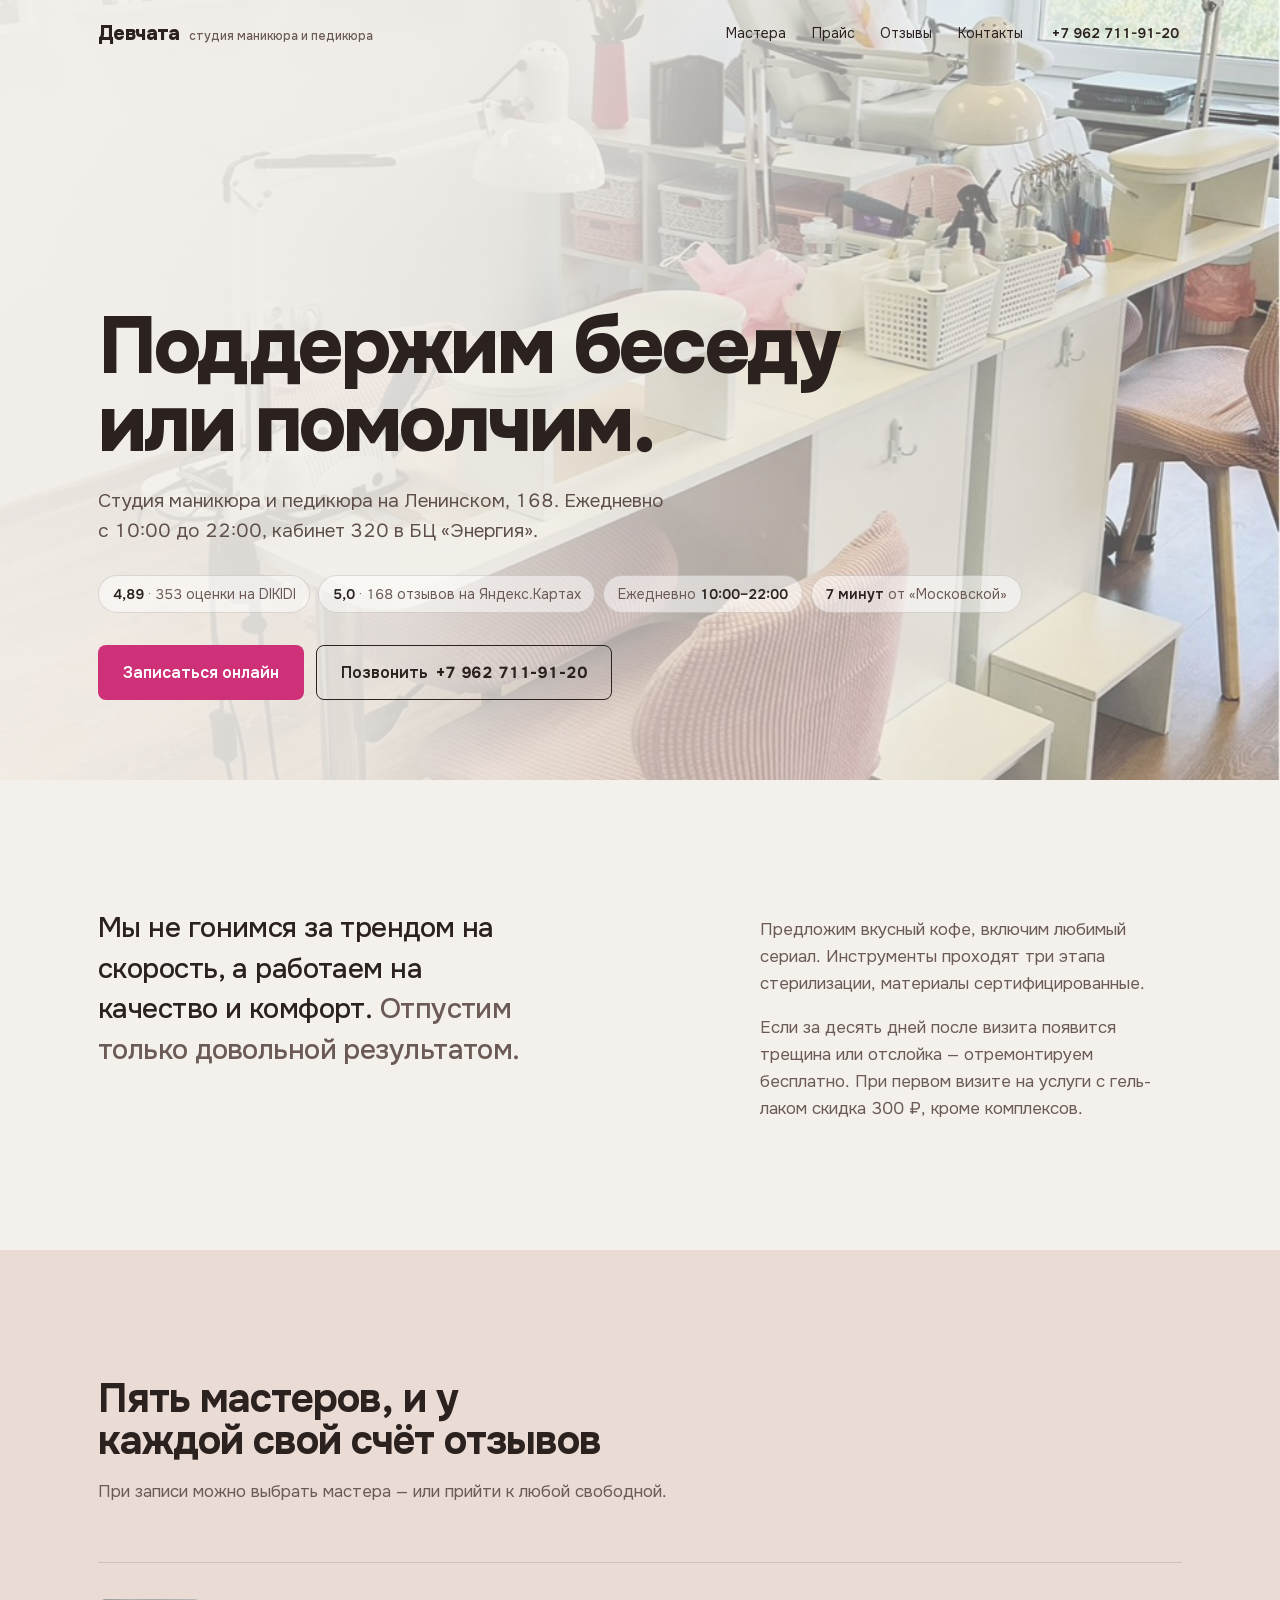
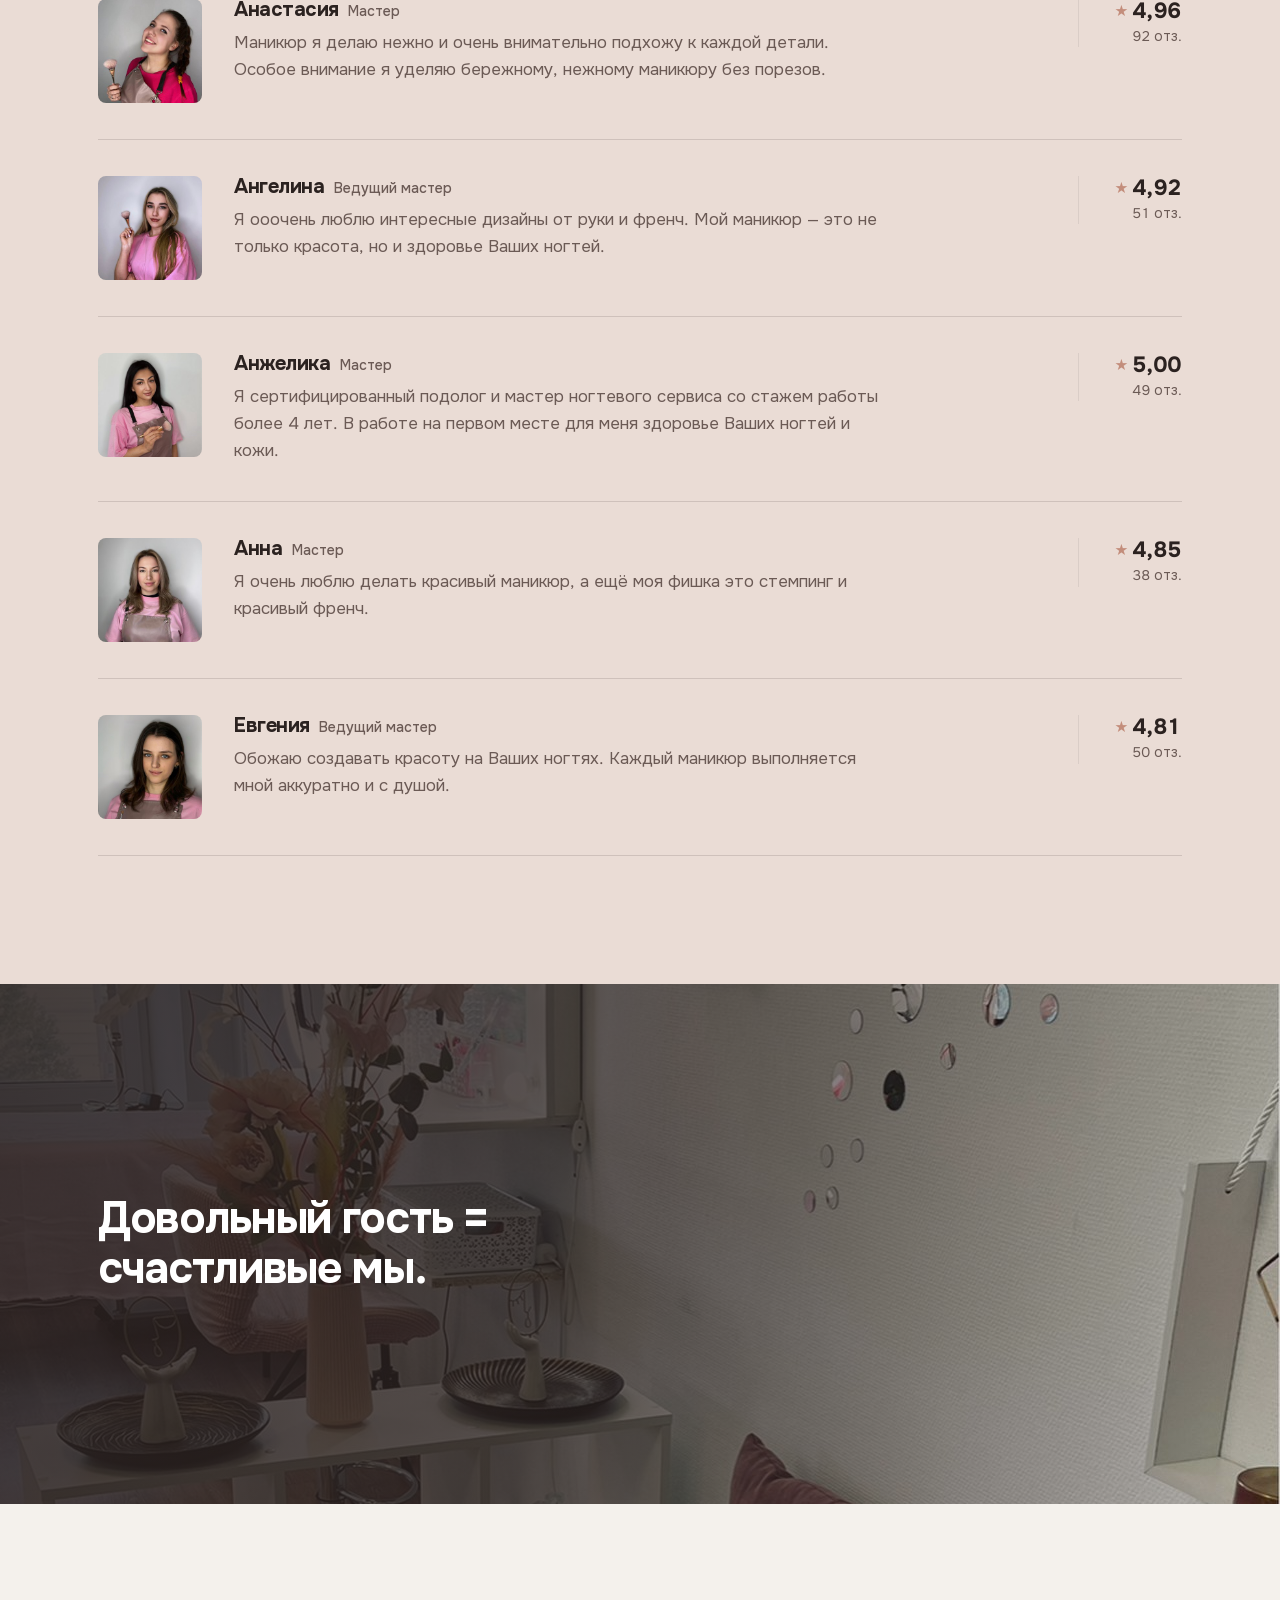
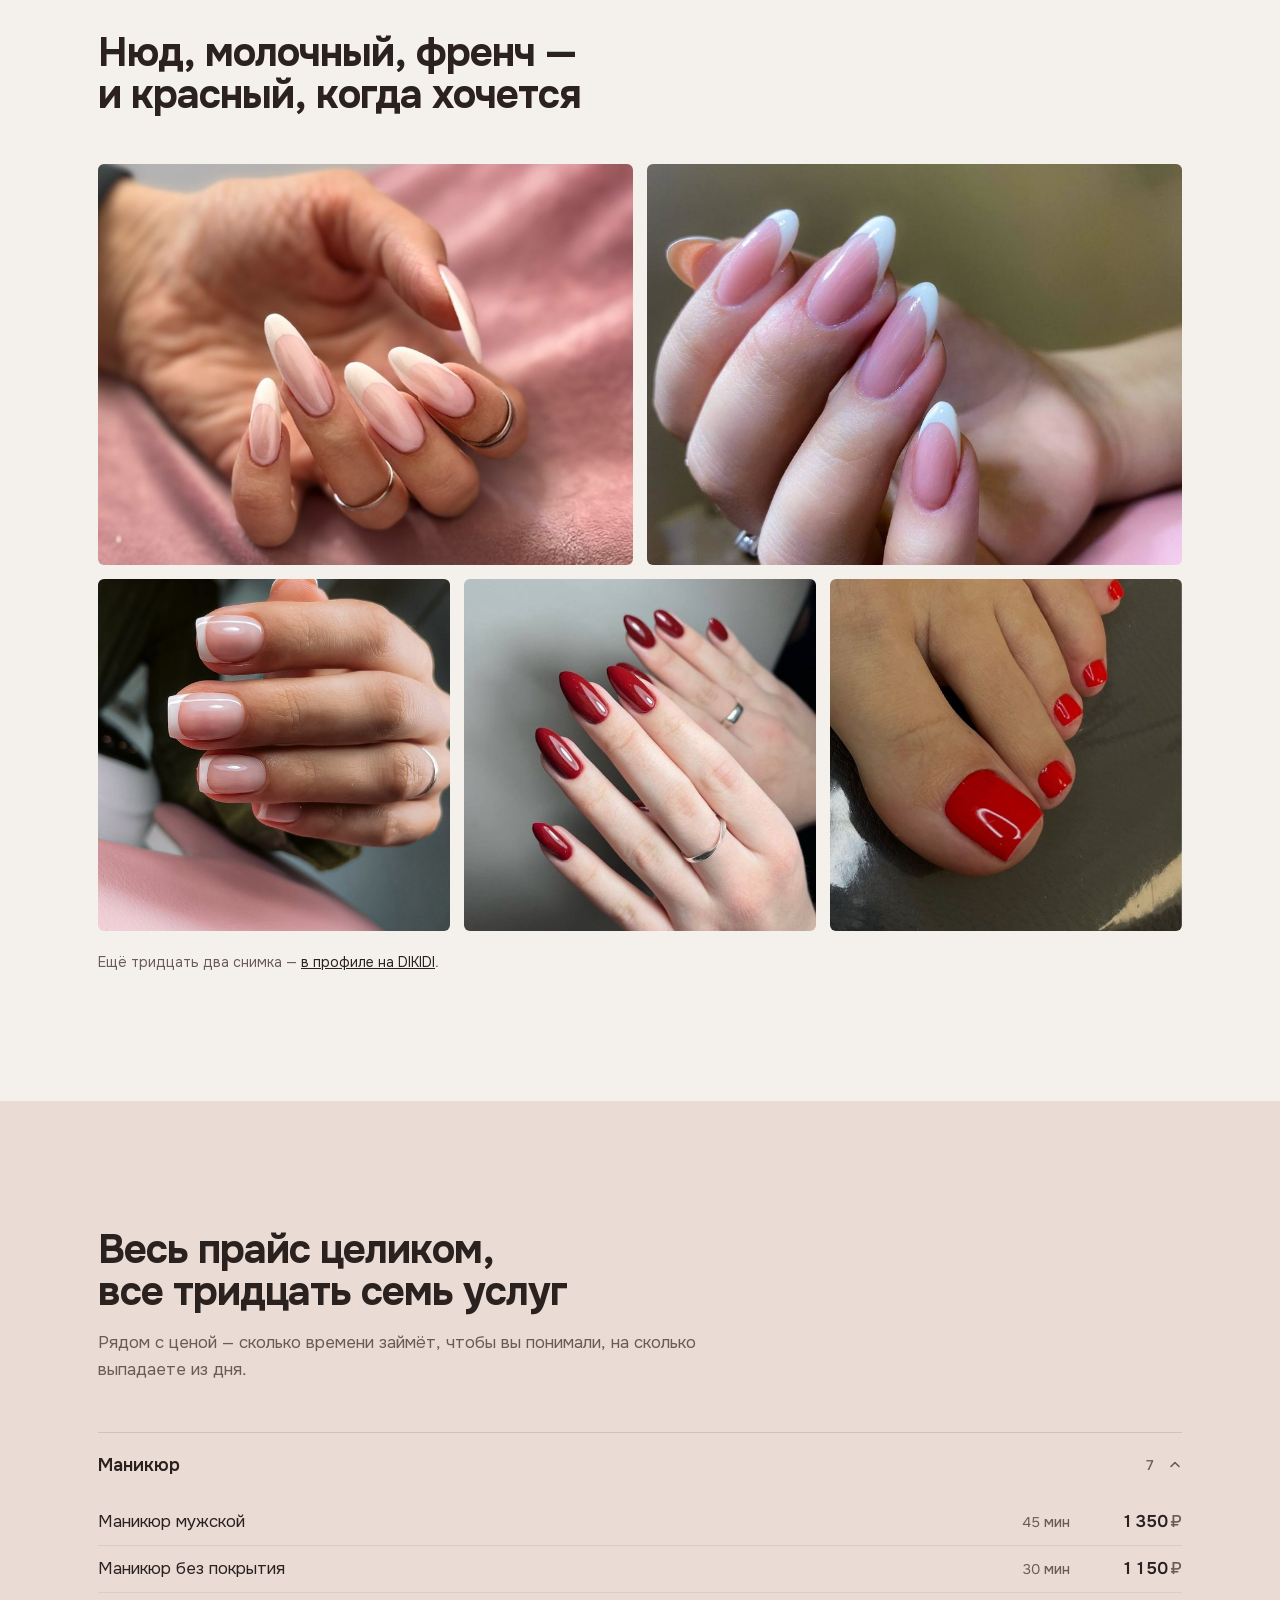
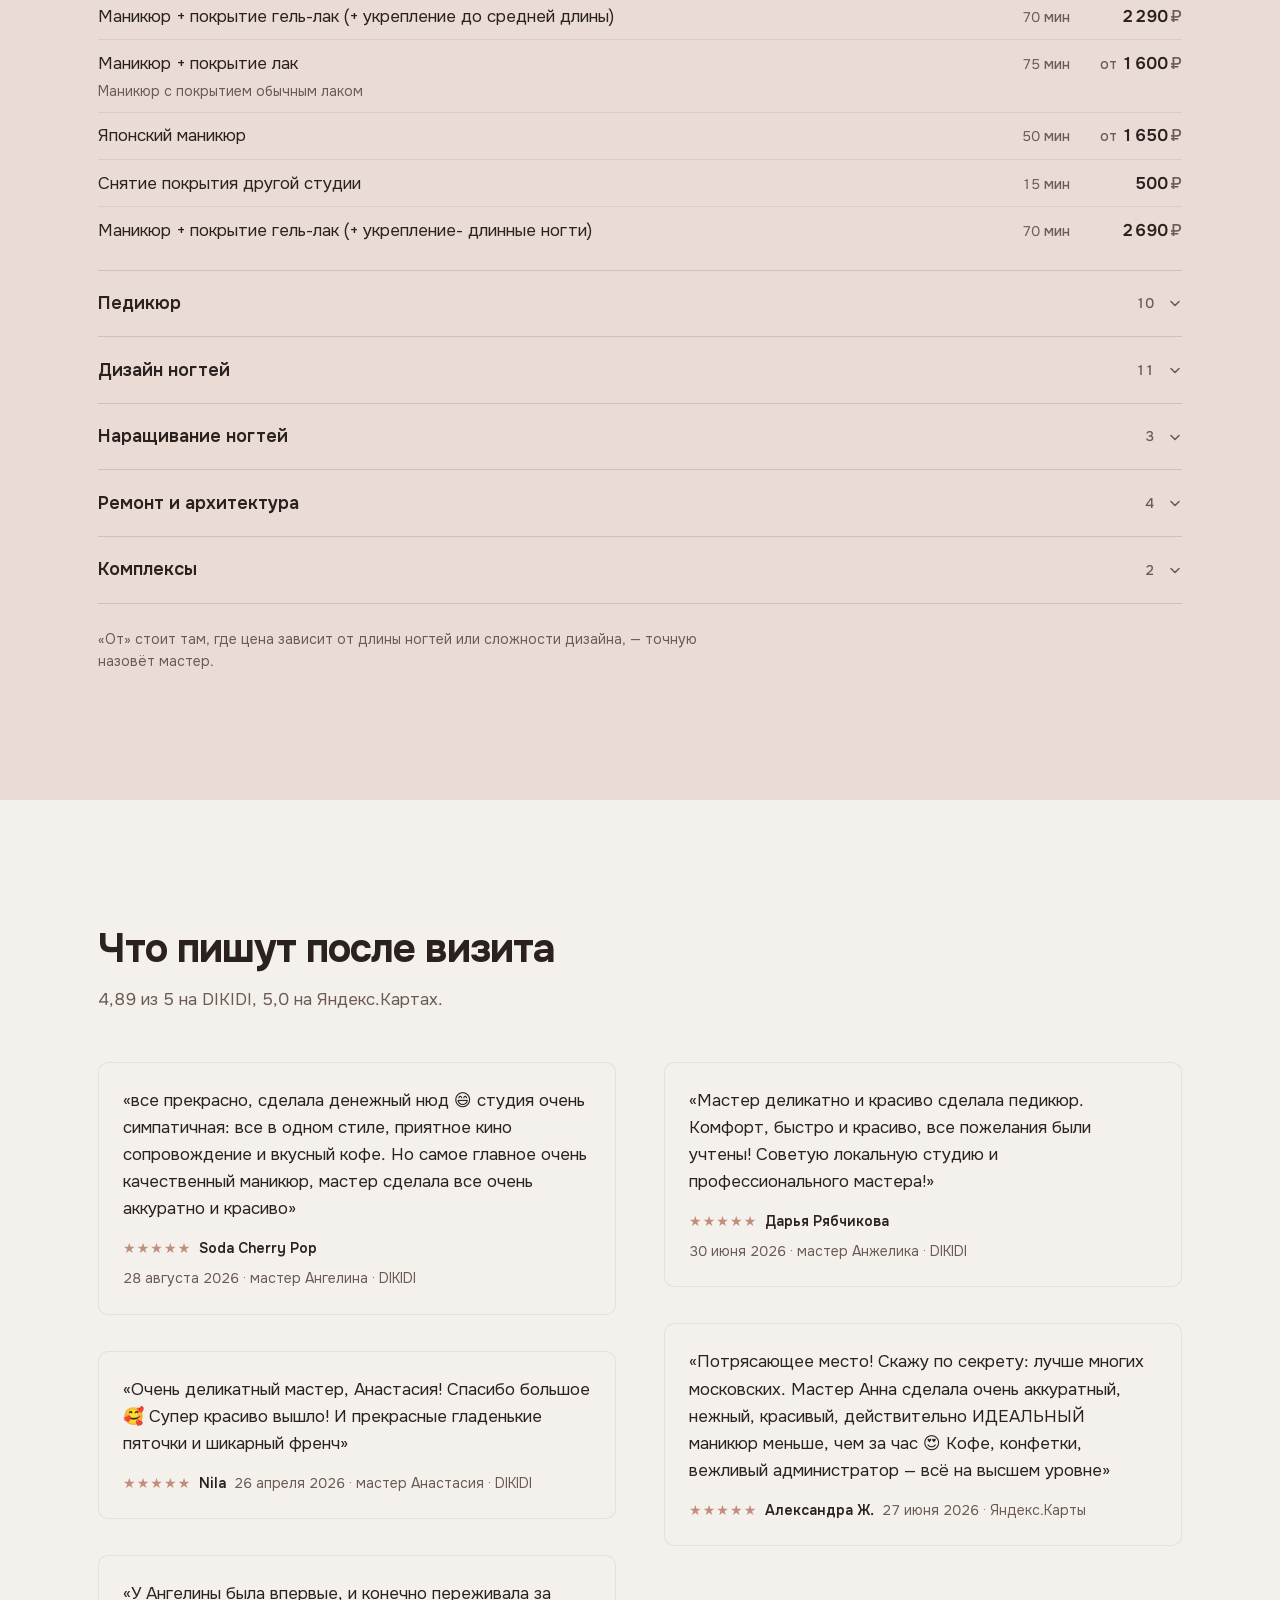
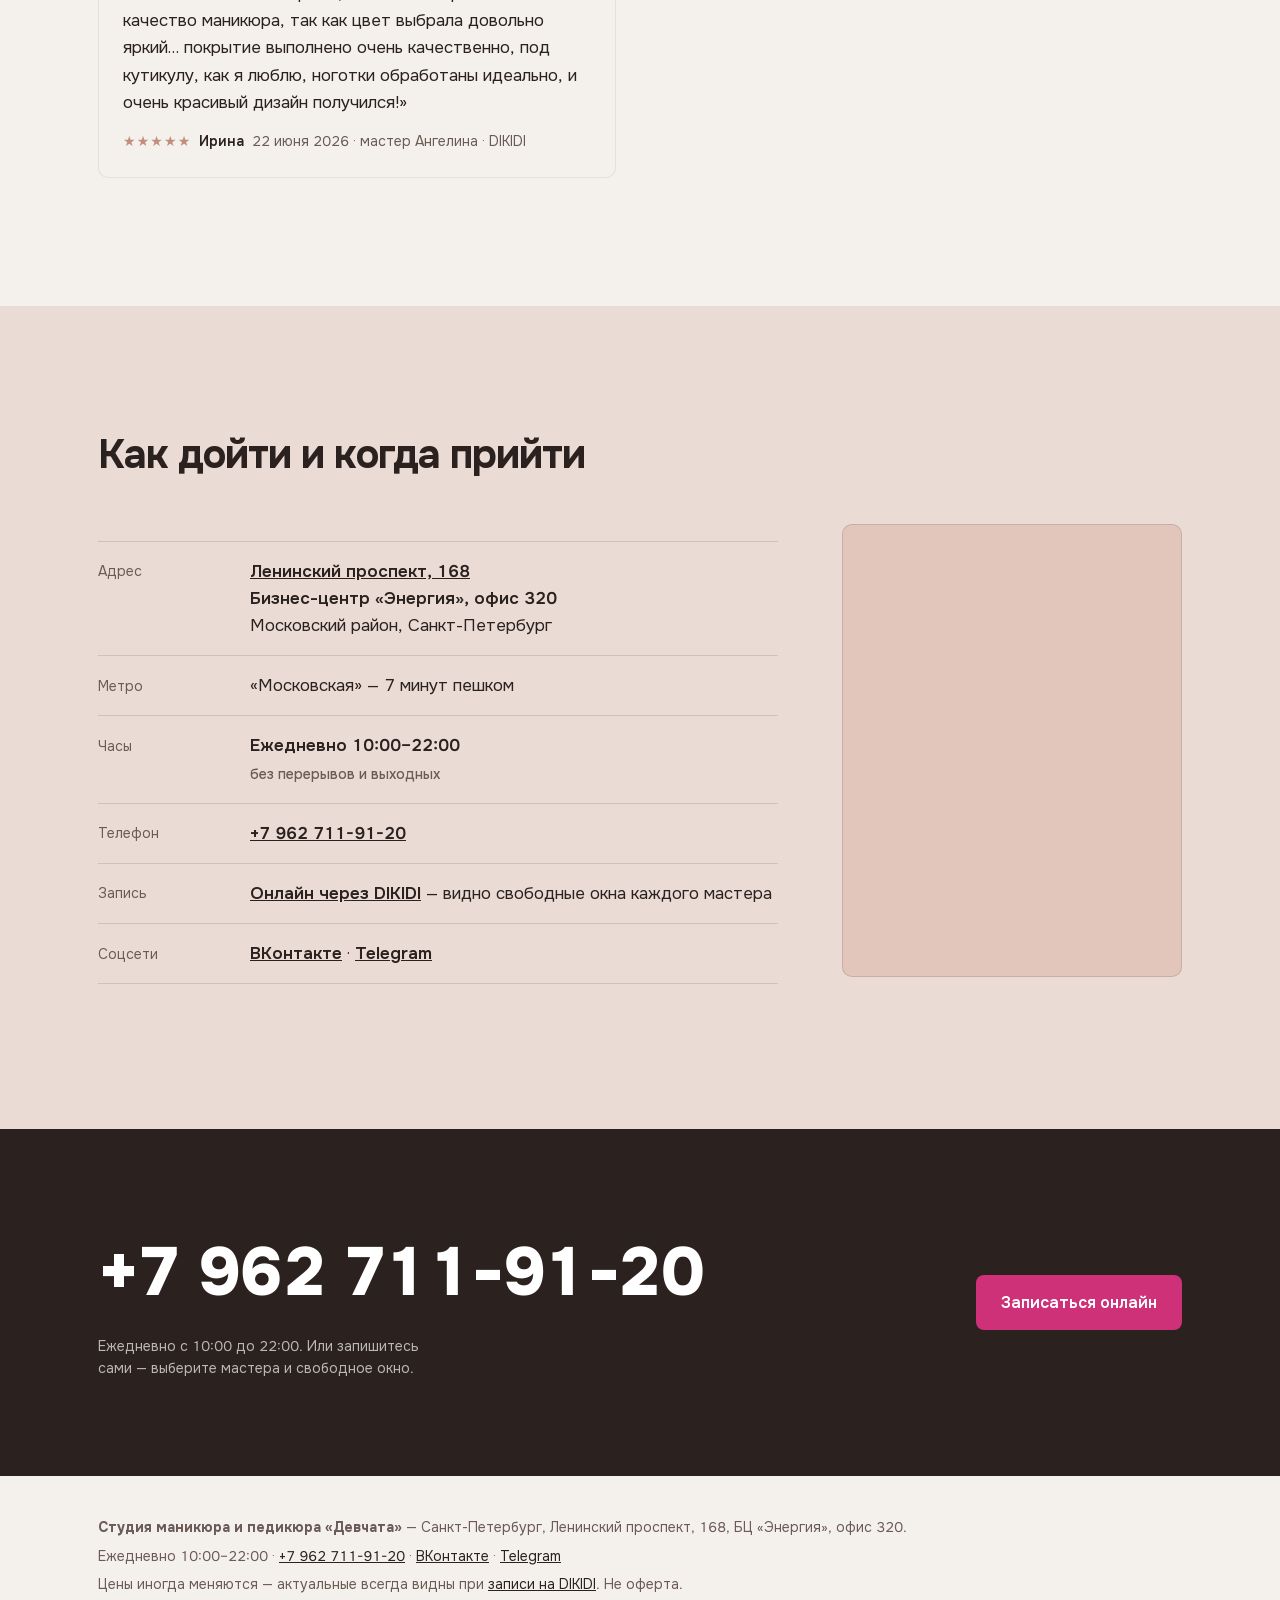
==== commit 5f0429b9: "ver 1.1'" ====
--- a/index.html
+++ b/index.html
@@ -200,7 +200,6 @@
 .band-q{color:#fff;max-width:20ch;font-size:clamp(1.5rem,4vw,2.75rem);font-weight:700;
         line-height:1.12;letter-spacing:-.03em;margin:0;text-wrap:balance}
 .band-q p{margin:0}
-.band-a{margin-top:1.1rem;color:rgba(255,255,255,.95);font-size:var(--fs-small)}
 
 /* ── работы ──────────────────────────────────────────────────────────────── */
 .works{display:grid;grid-template-columns:repeat(6,1fr);gap:clamp(.5rem,1.2vw,.875rem);
@@ -247,7 +246,6 @@
           display:flex;flex-wrap:wrap;gap:.5rem;align-items:baseline}
 .rev-name{color:var(--ink);font-weight:600}
 .rev-stars{color:var(--oak);letter-spacing:.08em}
-.revs-note{margin-top:.5rem;color:var(--muted);font-size:var(--fs-small);max-width:62ch}
 
 /* ── практика ────────────────────────────────────────────────────────────── */
 .facts{display:grid;grid-template-columns:8fr 4fr;gap:clamp(2rem,5vw,4rem);align-items:start;
@@ -410,7 +408,7 @@
 <section class="sec sec-powder" id="masters">
   <div class="wrap" data-reveal>
     <h2 class="sec-head" data-reveal-item>Пять мастеров, и у каждой свой счёт отзывов</h2>
-    <p class="sec-lede" data-reveal-item>Рейтинги и число отзывов — из карточек мастеров на DIKIDI. Тексты о себе они написали сами.</p>
+    <p class="sec-lede" data-reveal-item>При записи можно выбрать мастера — или прийти к любой свободной.</p>
     <ul class="masters" data-reveal-item>
 <li class="master">
   <img class="m-photo" src="img/master-anastasia.jpg" alt="Анастасия, мастер студии «Девчата»" width="160" height="160" loading="lazy" decoding="async">
@@ -462,7 +460,6 @@
   <div class="wrap">
     <figure class="band-fig">
       <blockquote class="band-q"><p>Довольный гость&nbsp;= счастливые мы.</p></blockquote>
-      <figcaption class="band-a">Принцип студии, её собственная формулировка</figcaption>
     </figure>
   </div>
 </section>
@@ -470,24 +467,23 @@
 <!-- ── работы ────────────────────────────────────────────────────────────── -->
 <section class="sec">
   <div class="wrap" data-reveal>
-    <h2 class="sec-head" data-reveal-item>Две трети портфолио — нюд, молочный и пудровый френч</h2>
-    <p class="sec-lede" data-reveal-item>Портфолио собрано владелицей — 37 работ. Ниже пять из них.</p>
-    <ul class="works" data-reveal-item>
+    <h2 class="sec-head" data-reveal-item>Нюд, молочный, френч — и красный, когда хочется</h2>
+        <ul class="works" data-reveal-item>
       <li><img src="img/work-01.jpg" alt="Маникюр в молочном нюде на миндалевидной форме" width="800" height="600" loading="lazy" decoding="async"></li>
       <li><img src="img/work-02.jpg" alt="Градиент от молочного к розовому на овальной форме" width="800" height="600" loading="lazy" decoding="async"></li>
       <li><img src="img/work-03.jpg" alt="Пудровый френч на короткой длине" width="600" height="600" loading="lazy" decoding="async"></li>
       <li><img src="img/work-04.jpg" alt="Покрытие гель-лаком глубокого красного оттенка" width="600" height="600" loading="lazy" decoding="async"></li>
       <li><img src="img/work-05.jpg" alt="Педикюр с красным покрытием гель-лаком" width="600" height="600" loading="lazy" decoding="async"></li>
     </ul>
-    <p class="works-note">Все 37 работ — <a href="https://dikidi.ru/devchata" target="_blank" rel="noopener">в профиле студии на DIKIDI</a>.</p>
+    <p class="works-note">Ещё тридцать два снимка — <a href="https://dikidi.ru/devchata" target="_blank" rel="noopener">в профиле на DIKIDI</a>.</p>
   </div>
 </section>
 
 <!-- ── прайс ─────────────────────────────────────────────────────────────── -->
 <section class="sec sec-powder" id="price">
   <div class="wrap" data-reveal>
-    <h2 class="sec-head" data-reveal-item>Весь прайс целиком: 37 позиций, с ценой и минутами</h2>
-    <p class="sec-lede" data-reveal-item>Без «от» там, где цена фиксированная. Минуты — то время, которое реально закладывает мастер, поэтому запись не наезжает на следующую.</p>
+    <h2 class="sec-head" data-reveal-item>Весь прайс целиком, все тридцать семь услуг</h2>
+    <p class="sec-lede" data-reveal-item>Рядом с ценой — сколько времени займёт, чтобы вы понимали, на сколько выпадаете из дня.</p>
     <div class="price-wrap" data-reveal-item>
 <details class="price-group" open>
 <summary class="price-head">
@@ -520,7 +516,7 @@
 <li class="price-row"><span class="price-name">Педикюр + гель-лак<span class="price-note">Снятие включено в стоимость Обработка стоп производится в колпачковой технике</span></span><span class="price-min"><span class="vh">Длительность: </span>60<span class="unit"> мин</span></span><span class="price-sum">2 800<span class="unit"> ₽</span></span></li>
 <li class="price-row"><span class="price-name">SMART педикюр + гель-лак</span><span class="price-min"><span class="vh">Длительность: </span>80<span class="unit"> мин</span></span><span class="price-sum">2 800<span class="unit"> ₽</span></span></li>
 <li class="price-row"><span class="price-name">Smart педикюр+пленки на все пальцы</span><span class="price-min"><span class="vh">Длительность: </span>120<span class="unit"> мин</span></span><span class="price-sum">3 800<span class="unit"> ₽</span></span></li>
-<li class="price-row"><span class="price-name">Пленки на 1 палец<span class="price-note">Обратите внимание: Услуга не является самостоятельной! Идет только как дополните к услуге педикюр</span></span><span class="price-min"><span class="vh">Длительность: </span>10<span class="unit"> мин</span></span><span class="price-sum">300<span class="unit"> ₽</span></span></li>
+<li class="price-row"><span class="price-name">Пленки на 1 палец<span class="price-note">Обратите внимание: Услуга не является самостоятельной. Идет только как дополнение к услуге педикюр</span></span><span class="price-min"><span class="vh">Длительность: </span>10<span class="unit"> мин</span></span><span class="price-sum">300<span class="unit"> ₽</span></span></li>
 <li class="price-row"><span class="price-name">Педикюр обработка только стопы<span class="price-note">В стоимость включена обработка только стопы</span></span><span class="price-min"><span class="vh">Длительность: </span>30<span class="unit"> мин</span></span><span class="price-sum">1 200<span class="unit"> ₽</span></span></li>
 </ul></div>
 </details>
@@ -551,7 +547,7 @@
   <svg class="chev" width="14" height="14" viewBox="0 0 14 14" aria-hidden="true"><path d="M3 5.5 7 9.5 11 5.5" fill="none" stroke="currentColor" stroke-width="1.6" stroke-linecap="round" stroke-linejoin="round"/></svg>
 </summary>
 <div class="price-body"><ul class="price-list">
-<li class="price-row"><span class="price-name">Снятие наращенных ногтей без последующего покрытия<span class="price-note">В стоимость входит только снятие наращенных ногтей. Маникюр в стоимость НЕ входит</span></span><span class="price-min"><span class="vh">Длительность: </span>30<span class="unit"> мин</span></span><span class="price-sum">800<span class="unit"> ₽</span></span></li>
+<li class="price-row"><span class="price-name">Снятие наращенных ногтей без последующего покрытия<span class="price-note">В стоимость входит только снятие наращенных ногтей. Маникюр в стоимость не входит</span></span><span class="price-min"><span class="vh">Длительность: </span>30<span class="unit"> мин</span></span><span class="price-sum">800<span class="unit"> ₽</span></span></li>
 <li class="price-row"><span class="price-name">Наращивание ногтей до 3ки<span class="price-note">Необходимо прислать фото исходного состояния ногтей</span></span><span class="price-min"><span class="vh">Длительность: </span>210<span class="unit"> мин</span></span><span class="price-sum">3 750<span class="unit"> ₽</span></span></li>
 <li class="price-row"><span class="price-name">Снятие наращенных ногтей перед покрытием</span><span class="price-min"><span class="vh">Длительность: </span>15<span class="unit"> мин</span></span><span class="price-sum">600<span class="unit"> ₽</span></span></li>
 </ul></div>
@@ -581,7 +577,7 @@
 </ul></div>
 </details>
     </div>
-    <p class="price-foot">Цены и длительность синхронизированы с профилем студии на DIKIDI. «От» стоит только там, где итог зависит от длины ногтей или сложности дизайна.</p>
+    <p class="price-foot">«От» стоит там, где цена зависит от длины ногтей или сложности дизайна, — точную назовёт мастер.</p>
   </div>
 </section>
 
@@ -589,7 +585,7 @@
 <section class="sec" id="reviews">
   <div class="wrap" data-reveal>
     <h2 class="sec-head" data-reveal-item>Что пишут после визита</h2>
-    <p class="sec-lede" data-reveal-item>Дословно, с именами и датами. 4,89 из 5 по 353 оценкам на DIKIDI, 5,0 по 168 отзывам на Яндекс.Картах.</p>
+    <p class="sec-lede" data-reveal-item>4,89 из 5 на DIKIDI, 5,0 на Яндекс.Картах.</p>
     <div class="revs" data-reveal-item>
 
       <article class="rev">
@@ -600,10 +596,10 @@
       </article>
 
       <article class="rev">
-        <blockquote><p>Все супер. Мария милейший мастер, добрейший человек. Отличное укрепление, аккуратная форма, грамотный маникюр. На фото ногтям неделя, кутикула идеальная</p></blockquote>
+        <blockquote><p>Очень деликатный мастер, Анастасия! Спасибо большое 🥰 Супер красиво вышло! И прекрасные гладенькие пяточки и шикарный френч</p></blockquote>
         <p class="rev-meta"><span class="rev-stars" role="img" aria-label="Оценка 5 из 5">★★★★★</span>
-          <span class="rev-name">Кристина</span>
-          <span>10 июня 2026 · DIKIDI</span></p>
+          <span class="rev-name">Nila</span>
+          <span>26 апреля 2026 · мастер Анастасия · DIKIDI</span></p>
       </article>
 
       <article class="rev">
@@ -628,7 +624,6 @@
       </article>
 
     </div>
-    <p class="revs-note">Из 353 оценок на DIKIDI: 340 пятёрок, 8 четвёрок, 4 тройки и одна двойка. Отрицательный отзыв студия отработала — предложила переделать работу.</p>
   </div>
 </section>
 
@@ -675,7 +670,7 @@
   <div class="wrap">
     <p><strong>Студия маникюра и педикюра «Девчата»</strong> — Санкт-Петербург, Ленинский проспект, 168, БЦ «Энергия», офис 320.</p>
     <p>Ежедневно 10:00–22:00 · <a href="tel:+79627119120">+7 962 711-91-20</a> · <a href="https://vk.com/devchata_studio" target="_blank" rel="noopener">ВКонтакте</a> · <a href="https://t.me/devchata_studio" target="_blank" rel="noopener">Telegram</a></p>
-    <p>Цены, рейтинги и портфолио — из профиля студии на <a href="https://dikidi.ru/devchata" target="_blank" rel="noopener">DIKIDI</a>. Не оферта.</p>
+    <p>Цены иногда меняются — актуальные всегда видны при <a href="https://dikidi.ru/devchata" target="_blank" rel="noopener">записи на DIKIDI</a>. Не оферта.</p>
   </div>
 </footer>
 
